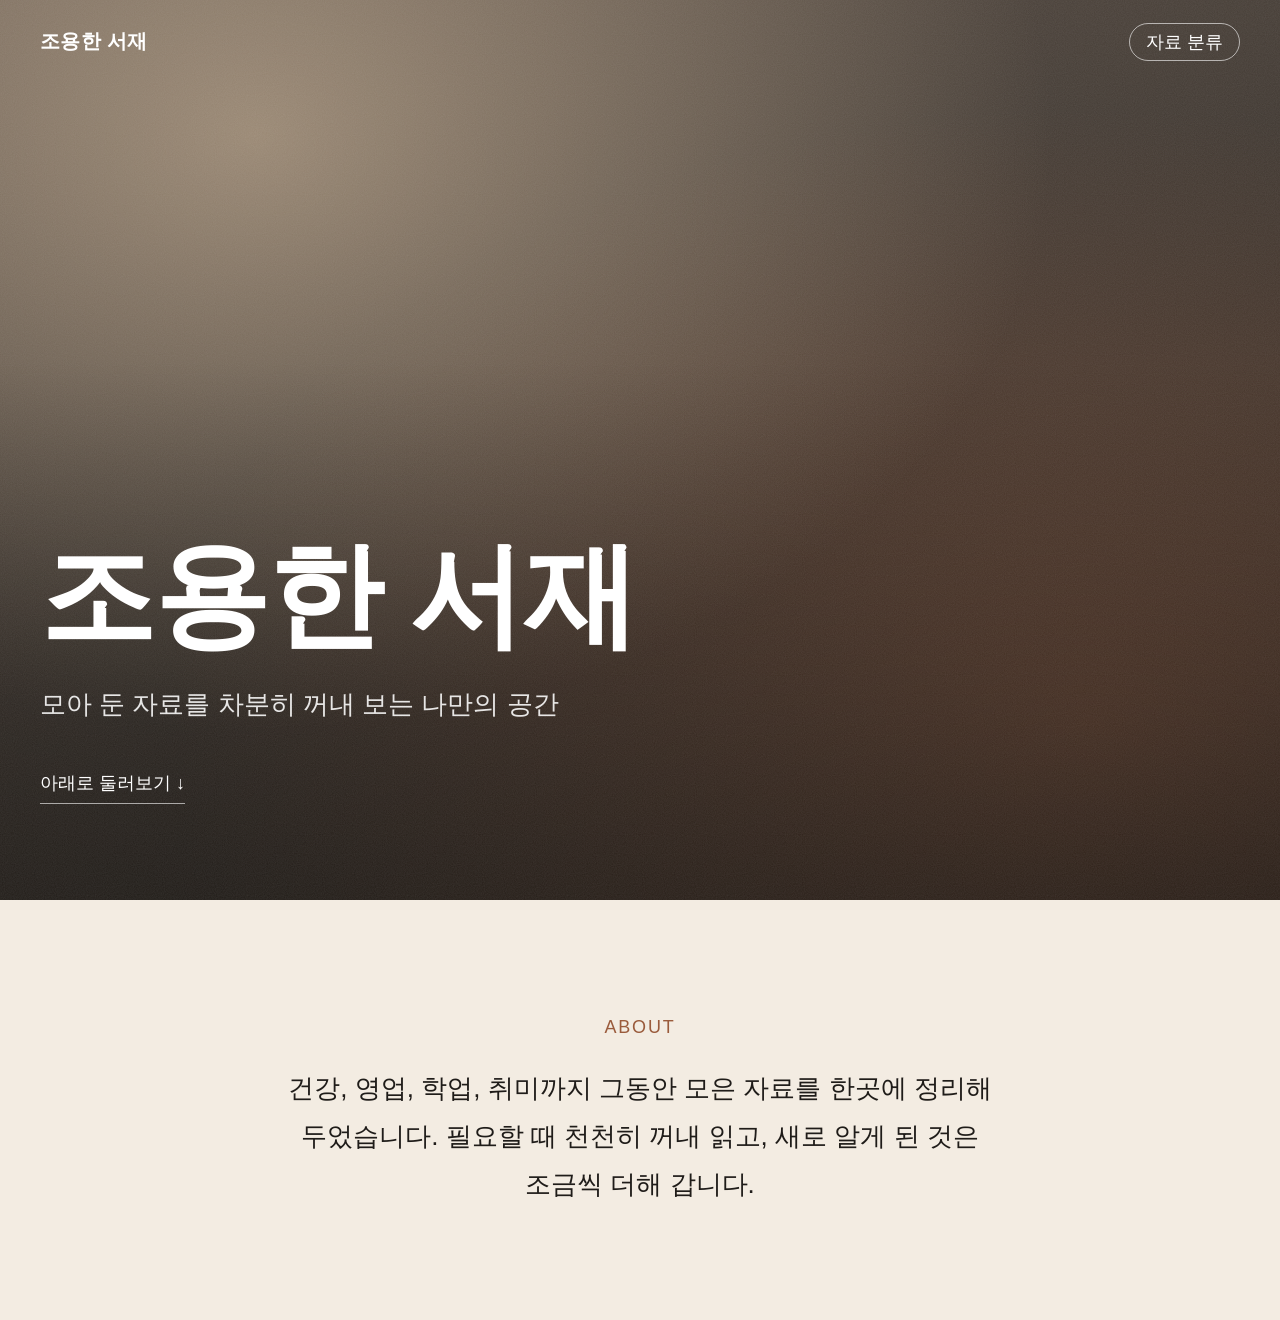
==== index.html @ 64ded46e "첫 화면과 소개 문단 추가 Co-Authored-By: Claude Opus 5.5 <noreply@anthropic.com> Claude-Session: https://claud" ====
<!DOCTYPE html>
<html lang="ko">
<head>
  <meta charset="UTF-8">
  <meta name="viewport" content="width=device-width, initial-scale=1">
  <title>조용한 서재</title>
  <style>
    /* =========================================================
       색·글꼴·배경 이미지 설정 (여기만 바꾸면 전체에 적용)
       ---------------------------------------------------------
       사진으로 바꾸려면 --hero-image 를 아래처럼 바꾸세요.
       --hero-image: url("images/hero.jpg");
       ========================================================= */
    :root {
      --hero-image: none;

      --ink: #1f1c19;          /* 검정 (글자) */
      --taupe: #6b6158;        /* 회갈색 (보조 글자) */
      --beige: #f3ece2;        /* 밝은 베이지 (바탕) */
      --paper: #fbf8f3;        /* 카드 바탕 */
      --line: #ddd2c3;         /* 테두리 */
      --accent: #9a5b3c;       /* 포인트 색 (하나만) */

      --font: "Pretendard", "Apple SD Gothic Neo", "Malgun Gothic", "맑은 고딕",
              "Noto Sans KR", "Nanum Gothic", sans-serif;
      --font-title: "Nanum Myeongjo", "AppleMyungjo", "Batang", "바탕", serif;
    }

    *, *::before, *::after { box-sizing: border-box; }

    html { scroll-behavior: smooth; }

    body {
      margin: 0;
      font-family: var(--font);
      font-size: 19px;
      line-height: 1.75;
      color: var(--ink);
      background: var(--beige);
      word-break: keep-all;
      overflow-wrap: break-word;
      -webkit-text-size-adjust: 100%;
    }

    a { color: inherit; }

    /* ---------- 상단 메뉴 ---------- */
    .topbar {
      position: absolute;
      top: 0; left: 0; right: 0;
      z-index: 10;
      display: flex;
      justify-content: space-between;
      align-items: center;
      gap: 16px;
      padding: 24px 40px;
      color: #fff;
    }
    .topbar .brand {
      font-family: var(--font-title);
      font-size: 20px;
      font-weight: 700;
      text-decoration: none;
      letter-spacing: 0.02em;
    }
    .topbar nav a {
      font-size: 18px;
      text-decoration: none;
      padding: 8px 16px;
      border: 1px solid rgba(255,255,255,0.6);
      border-radius: 999px;
    }
    .topbar nav a:hover,
    .topbar nav a:focus-visible { background: rgba(255,255,255,0.15); }

    /* ---------- 첫 화면 ---------- */
    .hero {
      position: relative;
      min-height: 100vh;
      min-height: 100svh;
      display: flex;
      align-items: flex-end;
      padding: 120px 40px 96px;
      color: #fff;
      overflow: hidden;
      /* 사진이 없을 때 쓰는 기본 배경: 따뜻한 그라데이션 */
      background:
        radial-gradient(ellipse at 20% 15%, rgba(214,190,160,0.55), transparent 55%),
        radial-gradient(ellipse at 85% 80%, rgba(154,91,60,0.45), transparent 60%),
        linear-gradient(160deg, #5c5148 0%, #3a332d 55%, #24201c 100%);
    }
    /* 사진 자리 (--hero-image 가 지정되면 사진이 보임) */
    .hero::before {
      content: "";
      position: absolute;
      inset: 0;
      background-image: var(--hero-image);
      background-size: cover;
      background-position: center;
    }
    /* 종이 질감 + 아래쪽 어둡게 (글자가 잘 보이도록) */
    .hero::after {
      content: "";
      position: absolute;
      inset: 0;
      background:
        url("data:image/svg+xml;utf8,<svg xmlns='http://www.w3.org/2000/svg' width='160' height='160'><filter id='n'><feTurbulence type='fractalNoise' baseFrequency='0.9' numOctaves='2' stitchTiles='stitch'/><feColorMatrix values='0 0 0 0 1  0 0 0 0 1  0 0 0 0 1  0 0 0 0.08 0'/></filter><rect width='100%' height='100%' filter='url(%23n)'/></svg>"),
        linear-gradient(to top, rgba(20,17,14,0.55), rgba(20,17,14,0) 60%);
    }
    .hero-inner {
      position: relative;
      z-index: 1;
      max-width: 1200px;
      width: 100%;
      margin: 0 auto;
    }
    .hero h1 {
      margin: 0 0 20px;
      font-family: var(--font-title);
      font-size: clamp(48px, 9vw, 120px);
      font-weight: 700;
      line-height: 1.15;
      letter-spacing: -0.01em;
    }
    .hero p {
      margin: 0;
      font-size: clamp(20px, 2.2vw, 26px);
      color: rgba(255,255,255,0.88);
    }
    .scroll-hint {
      display: inline-block;
      margin-top: 40px;
      font-size: 18px;
      text-decoration: none;
      border-bottom: 1px solid rgba(255,255,255,0.6);
      padding-bottom: 4px;
    }

    /* ---------- 공통 영역 ---------- */
    .section { padding: 112px 40px; }
    .wrap { max-width: 1200px; margin: 0 auto; }

    /* ---------- 소개 ---------- */
    .intro { text-align: center; }
    .intro .eyebrow {
      display: block;
      margin-bottom: 20px;
      font-size: 18px;
      color: var(--accent);
      letter-spacing: 0.1em;
    }
    .intro p {
      max-width: 760px;
      margin: 0 auto;
      font-size: clamp(21px, 2.1vw, 26px);
      line-height: 1.85;
      color: var(--ink);
    }

    /* ---------- 반응형 ---------- */
    @media (max-width: 640px) {
      body { font-size: 18px; }
      .topbar { padding: 18px 20px; }
      .topbar nav a { padding: 6px 14px; }
      .hero { padding: 104px 20px 72px; }
      .section { padding: 80px 20px; }
    }
  </style>
</head>
<body>

  <header class="topbar">
    <a class="brand" href="#top" data-site="title"></a>
    <nav aria-label="주 메뉴"><a href="#categories">자료 분류</a></nav>
  </header>

  <main id="top">
    <section class="hero" aria-label="첫 화면">
      <div class="hero-inner">
        <h1 data-site="title"></h1>
        <p data-site="tagline"></p>
        <a class="scroll-hint" href="#intro">아래로 둘러보기 ↓</a>
      </div>
    </section>

    <section class="section intro" id="intro">
      <div class="wrap">
        <span class="eyebrow">ABOUT</span>
        <p data-site="intro"></p>
      </div>
    </section>
  </main>

  <script>
    /* =========================================================
       문구 설정 (제목·설명·소개는 여기서만 바꾸면 됩니다)
       ========================================================= */
    const SITE = {
      title: "조용한 서재",
      tagline: "모아 둔 자료를 차분히 꺼내 보는 나만의 공간",
      intro: "건강, 영업, 학업, 취미까지 그동안 모은 자료를 한곳에 정리해 두었습니다. "
           + "필요할 때 천천히 꺼내 읽고, 새로 알게 된 것은 조금씩 더해 갑니다."
    };

    document.title = SITE.title;
    document.querySelectorAll("[data-site]").forEach(function (el) {
      el.textContent = SITE[el.dataset.site];
    });
  </script>
</body>
</html>
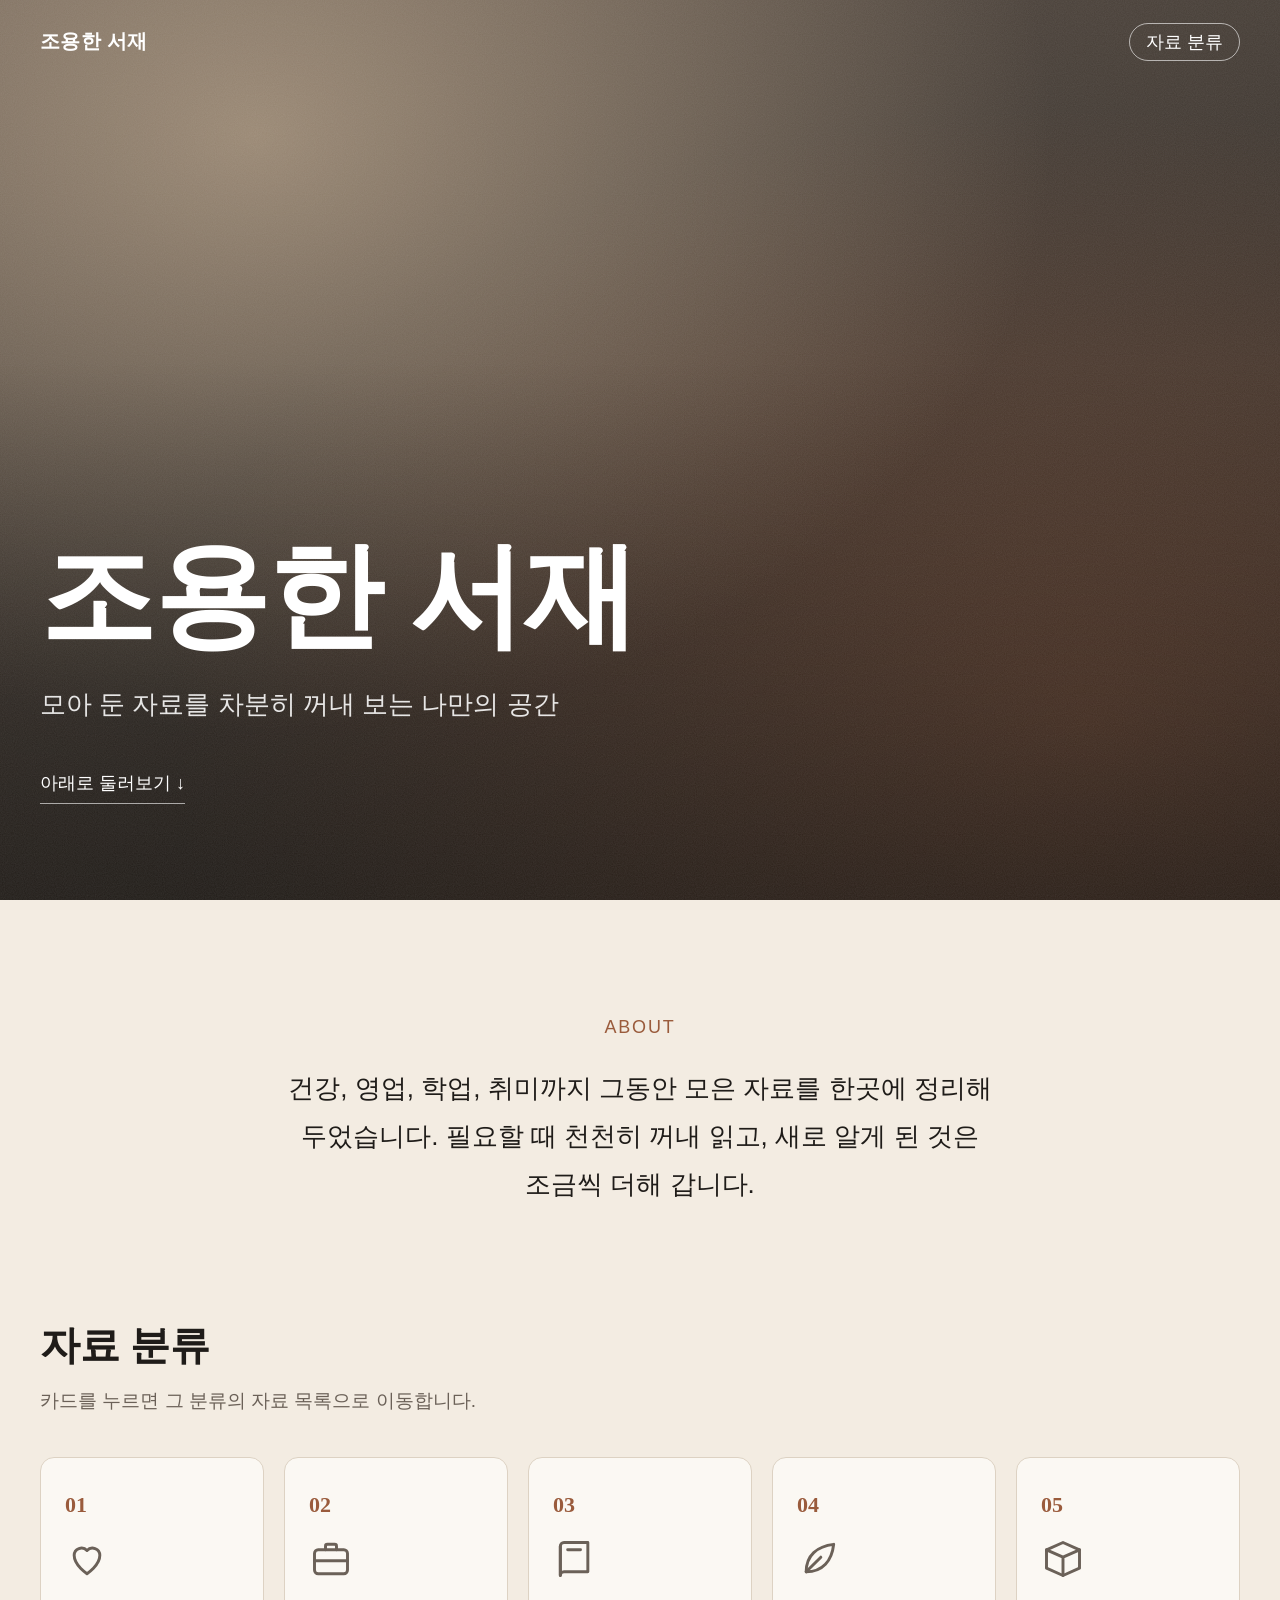
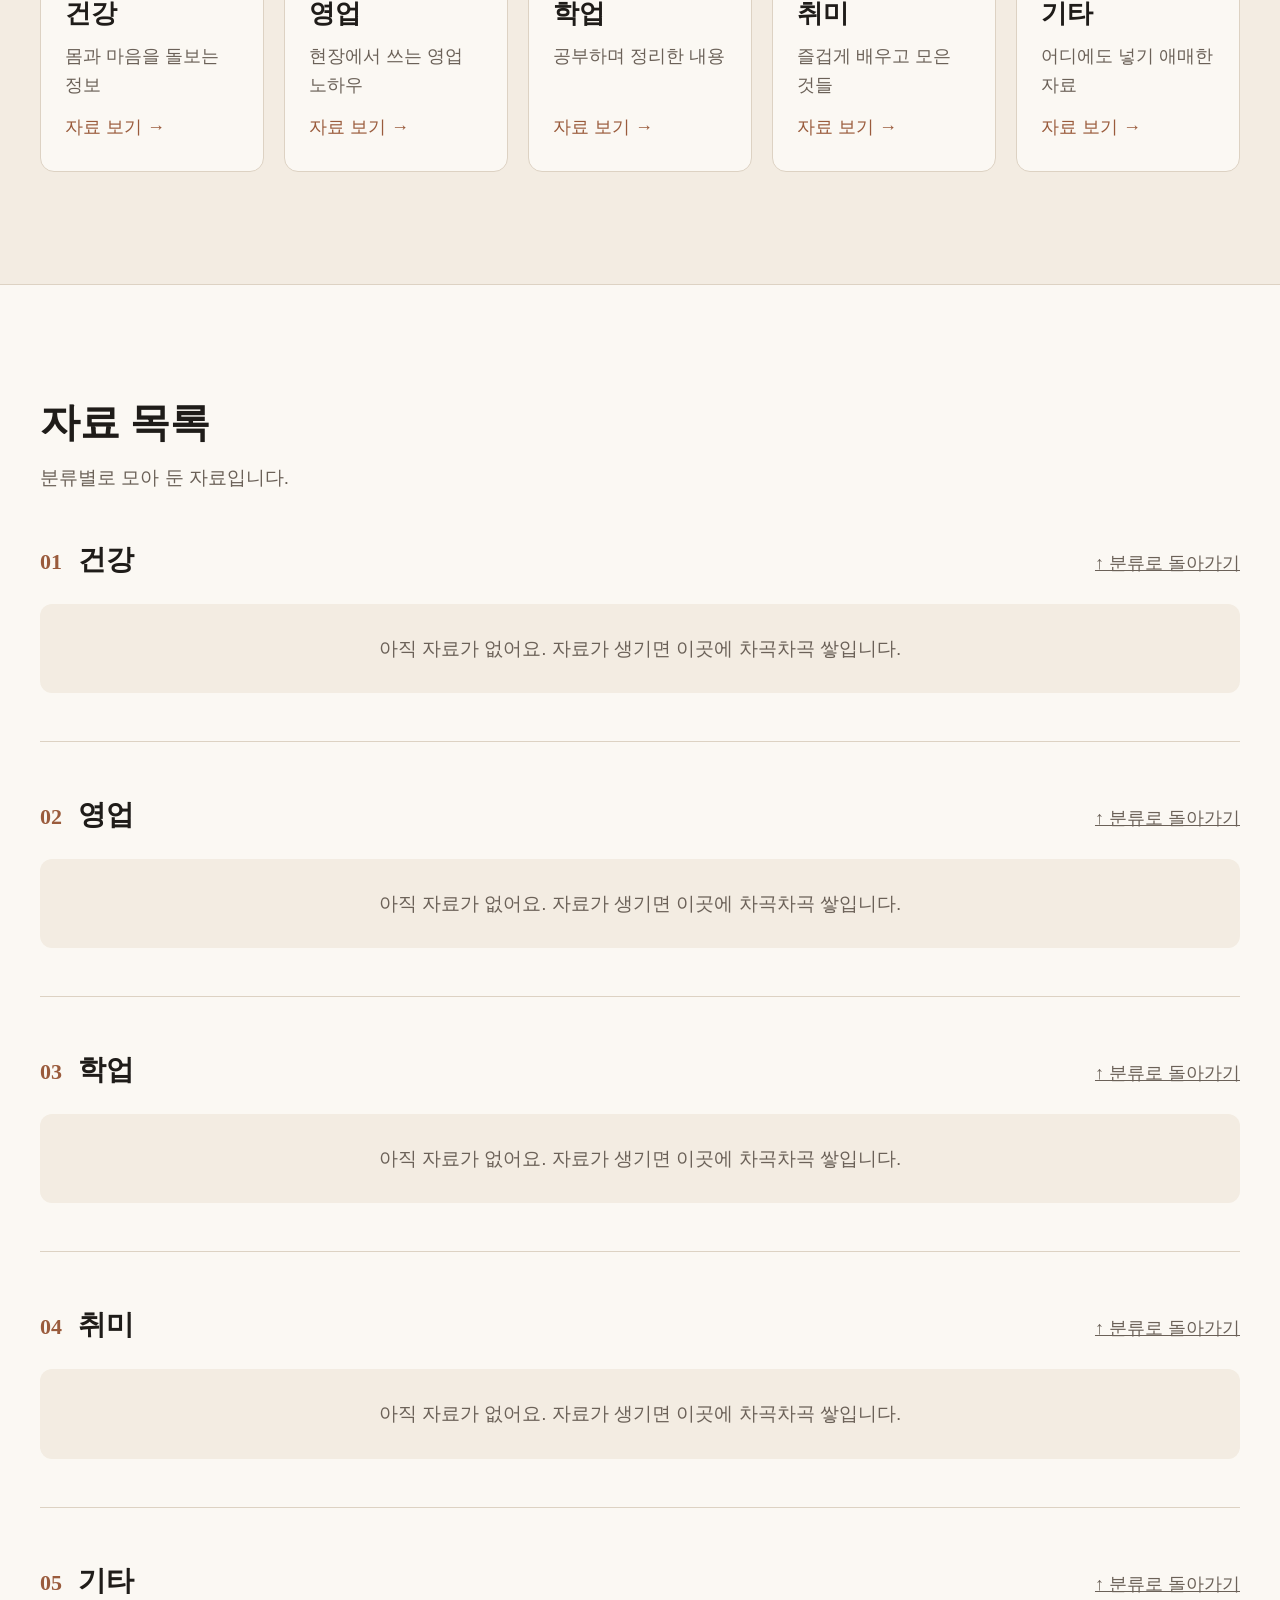
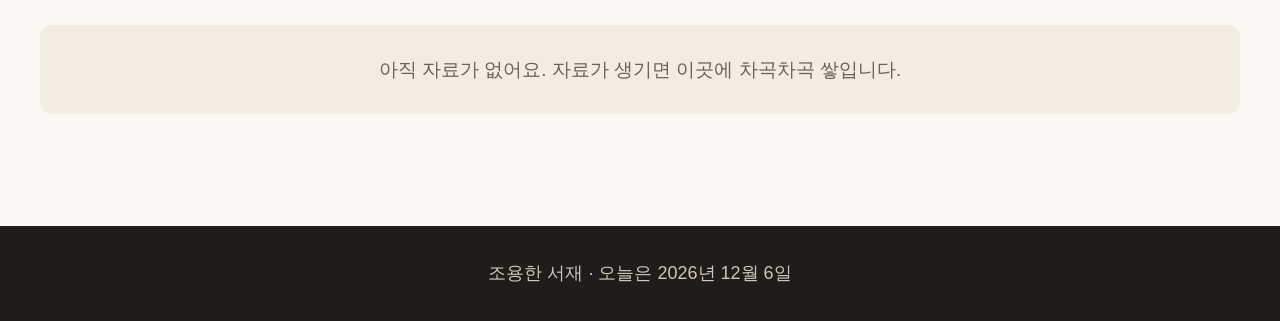
==== commit 0706808c: "카드 5개, 분류별 자료 목록, 푸터(오늘 날짜) 추가 Co-Authored-By: Claude Opus 5.5 <noreply@anthropic.com> Claude-Sessio" ====
--- a/index.html
+++ b/index.html
@@ -157,6 +157,108 @@
       color: var(--ink);
     }
 
+
+    /* ---------- 카드 5개 ---------- */
+    .categories { padding-top: 0; }
+    .section-title {
+      margin: 0 0 12px;
+      font-family: var(--font-title);
+      font-size: clamp(30px, 3.2vw, 40px);
+      font-weight: 700;
+      line-height: 1.3;
+    }
+    .section-desc { margin: 0 0 40px; color: var(--taupe); }
+    .cards {
+      display: grid;
+      grid-template-columns: repeat(auto-fit, minmax(210px, 1fr));
+      gap: 20px;
+      margin: 0;
+      padding: 0;
+      list-style: none;
+    }
+    .card {
+      display: flex;
+      flex-direction: column;
+      gap: 12px;
+      height: 100%;
+      min-height: 240px;
+      padding: 28px 24px;
+      background: var(--paper);
+      border: 1px solid var(--line);
+      border-radius: 14px;
+      text-decoration: none;
+      transition: transform .2s ease, border-color .2s ease, box-shadow .2s ease;
+    }
+    .card:hover,
+    .card:focus-visible {
+      transform: translateY(-4px);
+      border-color: var(--accent);
+      box-shadow: 0 12px 28px rgba(60,45,30,0.10);
+      outline: none;
+    }
+    .card .num {
+      font-family: var(--font-title);
+      font-size: 22px;
+      font-weight: 700;
+      color: var(--accent);
+    }
+    .card .icon {
+      width: 44px;
+      height: 44px;
+      color: var(--taupe);
+    }
+    .card h3 {
+      margin: 4px 0 0;
+      font-size: 26px;
+      font-weight: 700;
+      line-height: 1.3;
+    }
+    .card p { margin: 0; font-size: 18px; color: var(--taupe); line-height: 1.6; }
+    .card .go { margin-top: auto; font-size: 18px; color: var(--accent); }
+
+    /* ---------- 분류별 자료 목록 ---------- */
+    .library { background: var(--paper); border-top: 1px solid var(--line); }
+    .shelf {
+      padding: 48px 0;
+      border-bottom: 1px solid var(--line);
+      scroll-margin-top: 24px;
+    }
+    .shelf:first-of-type { padding-top: 0; }
+    .shelf:last-of-type { border-bottom: 0; padding-bottom: 0; }
+    .shelf-head {
+      display: flex;
+      align-items: baseline;
+      flex-wrap: wrap;
+      gap: 8px 16px;
+      margin-bottom: 20px;
+    }
+    .shelf-head h3 { margin: 0; font-size: 28px; font-weight: 700; }
+    .shelf-head .num { font-family: var(--font-title); color: var(--accent); font-size: 22px; font-weight: 700; }
+    .shelf-head .back { margin-left: auto; font-size: 18px; color: var(--taupe); }
+    .items { margin: 0; padding: 0; list-style: none; }
+    .items li { padding: 14px 0; border-top: 1px dashed var(--line); }
+    .items li:first-child { border-top: 0; }
+    .items .date { display: block; font-size: 18px; color: var(--taupe); }
+    .empty {
+      margin: 0;
+      padding: 28px 24px;
+      background: var(--beige);
+      border-radius: 12px;
+      color: var(--taupe);
+      text-align: center;
+    }
+    .shelf:target .shelf-head h3 { color: var(--accent); }
+
+    /* ---------- 푸터 ---------- */
+    .footer {
+      padding: 32px 40px;
+      background: var(--ink);
+      color: #cfc5b8;
+      font-size: 18px;
+      text-align: center;
+    }
+    .footer p { margin: 0; }
+
     /* ---------- 반응형 ---------- */
     @media (max-width: 640px) {
       body { font-size: 18px; }
@@ -164,6 +266,11 @@
       .topbar nav a { padding: 6px 14px; }
       .hero { padding: 104px 20px 72px; }
       .section { padding: 80px 20px; }
+      .categories { padding-top: 0; }
+      .cards { grid-template-columns: 1fr; gap: 14px; }
+      .card { min-height: 0; padding: 24px 20px; }
+      .shelf-head .back { margin-left: 0; width: 100%; }
+      .footer { padding: 28px 20px; }
     }
   </style>
 </head>
@@ -189,7 +296,26 @@
         <p data-site="intro"></p>
       </div>
     </section>
+    <section class="section categories" id="categories" aria-labelledby="cat-title">
+      <div class="wrap">
+        <h2 class="section-title" id="cat-title">자료 분류</h2>
+        <p class="section-desc">카드를 누르면 그 분류의 자료 목록으로 이동합니다.</p>
+        <ul class="cards" id="cards"></ul>
+      </div>
+    </section>
+
+    <section class="section library" id="library" aria-labelledby="lib-title">
+      <div class="wrap">
+        <h2 class="section-title" id="lib-title">자료 목록</h2>
+        <p class="section-desc">분류별로 모아 둔 자료입니다.</p>
+        <div id="shelves"></div>
+      </div>
+    </section>
   </main>
+
+  <footer class="footer">
+    <p><span data-site="title"></span> · 오늘은 <time id="today"></time></p>
+  </footer>
 
   <script>
     /* =========================================================
@@ -202,10 +328,69 @@
            + "필요할 때 천천히 꺼내 읽고, 새로 알게 된 것은 조금씩 더해 갑니다."
     };
 
+    /* =========================================================
+       분류와 자료 (자료를 넣을 때는 items 에 한 줄씩 추가)
+       예) items: [ { title: "혈압 관리 요령", date: "2026-10-30", link: "https://..." } ]
+       link 는 없어도 됩니다.
+       ========================================================= */
+    const CATEGORIES = [
+      { id: "health",  name: "건강", desc: "몸과 마음을 돌보는 정보",       icon: "heart",  items: [] },
+      { id: "sales",   name: "영업", desc: "현장에서 쓰는 영업 노하우",     icon: "brief",  items: [] },
+      { id: "study",   name: "학업", desc: "공부하며 정리한 내용",           icon: "book",   items: [] },
+      { id: "hobby",   name: "취미", desc: "즐겁게 배우고 모은 것들",        icon: "leaf",   items: [] },
+      { id: "etc",     name: "기타", desc: "어디에도 넣기 애매한 자료",      icon: "box",    items: [] }
+    ];
+
     document.title = SITE.title;
     document.querySelectorAll("[data-site]").forEach(function (el) {
       el.textContent = SITE[el.dataset.site];
     });
+
+    const ICONS = {
+      heart: '<path d="M12 20s-7-4.5-7-10a4 4 0 0 1 7-2.6A4 4 0 0 1 19 10c0 5.5-7 10-7 10z"/>',
+      brief: '<rect x="3" y="7" width="18" height="13" rx="2"/><path d="M9 7V5a1 1 0 0 1 1-1h4a1 1 0 0 1 1 1v2M3 13h18"/>',
+      book:  '<path d="M4 5a2 2 0 0 1 2-2h13v16H6a2 2 0 0 0-2 2z"/><path d="M4 21V5M8 7h7"/>',
+      leaf:  '<path d="M5 19C5 10 11 5 20 4c-1 9-6 15-15 15z"/><path d="M5 19l8-8"/>',
+      box:   '<path d="M3 7l9-4 9 4v10l-9 4-9-4z"/><path d="M3 7l9 4 9-4M12 11v10"/>'
+    };
+
+    function esc(text) {
+      const d = document.createElement("div");
+      d.textContent = text == null ? "" : String(text);
+      return d.innerHTML;
+    }
+    function pad(n) { return String(n).padStart(2, "0"); }
+
+    document.getElementById("cards").innerHTML = CATEGORIES.map(function (c, i) {
+      return '<li><a class="card" href="#list-' + c.id + '">'
+        + '<span class="num">' + pad(i + 1) + '</span>'
+        + '<svg class="icon" viewBox="0 0 24 24" fill="none" stroke="currentColor" stroke-width="1.6" stroke-linecap="round" stroke-linejoin="round" aria-hidden="true">' + ICONS[c.icon] + '</svg>'
+        + '<h3>' + esc(c.name) + '</h3>'
+        + '<p>' + esc(c.desc) + '</p>'
+        + '<span class="go">자료 보기 →</span>'
+        + '</a></li>';
+    }).join("");
+
+    document.getElementById("shelves").innerHTML = CATEGORIES.map(function (c, i) {
+      const list = c.items.length
+        ? '<ul class="items">' + c.items.map(function (it) {
+            const title = it.link
+              ? '<a href="' + esc(it.link) + '" target="_blank" rel="noopener">' + esc(it.title) + '</a>'
+              : esc(it.title);
+            return '<li>' + title + (it.date ? '<span class="date">' + esc(it.date) + '</span>' : '') + '</li>';
+          }).join("") + '</ul>'
+        : '<p class="empty">아직 자료가 없어요. 자료가 생기면 이곳에 차곡차곡 쌓입니다.</p>';
+      return '<article class="shelf" id="list-' + c.id + '">'
+        + '<div class="shelf-head"><span class="num">' + pad(i + 1) + '</span>'
+        + '<h3>' + esc(c.name) + '</h3>'
+        + '<a class="back" href="#categories">↑ 분류로 돌아가기</a></div>'
+        + list + '</article>';
+    }).join("");
+
+    const now = new Date();
+    const todayEl = document.getElementById("today");
+    todayEl.dateTime = now.getFullYear() + "-" + pad(now.getMonth() + 1) + "-" + pad(now.getDate());
+    todayEl.textContent = now.getFullYear() + "년 " + (now.getMonth() + 1) + "월 " + now.getDate() + "일";
   </script>
 </body>
 </html>
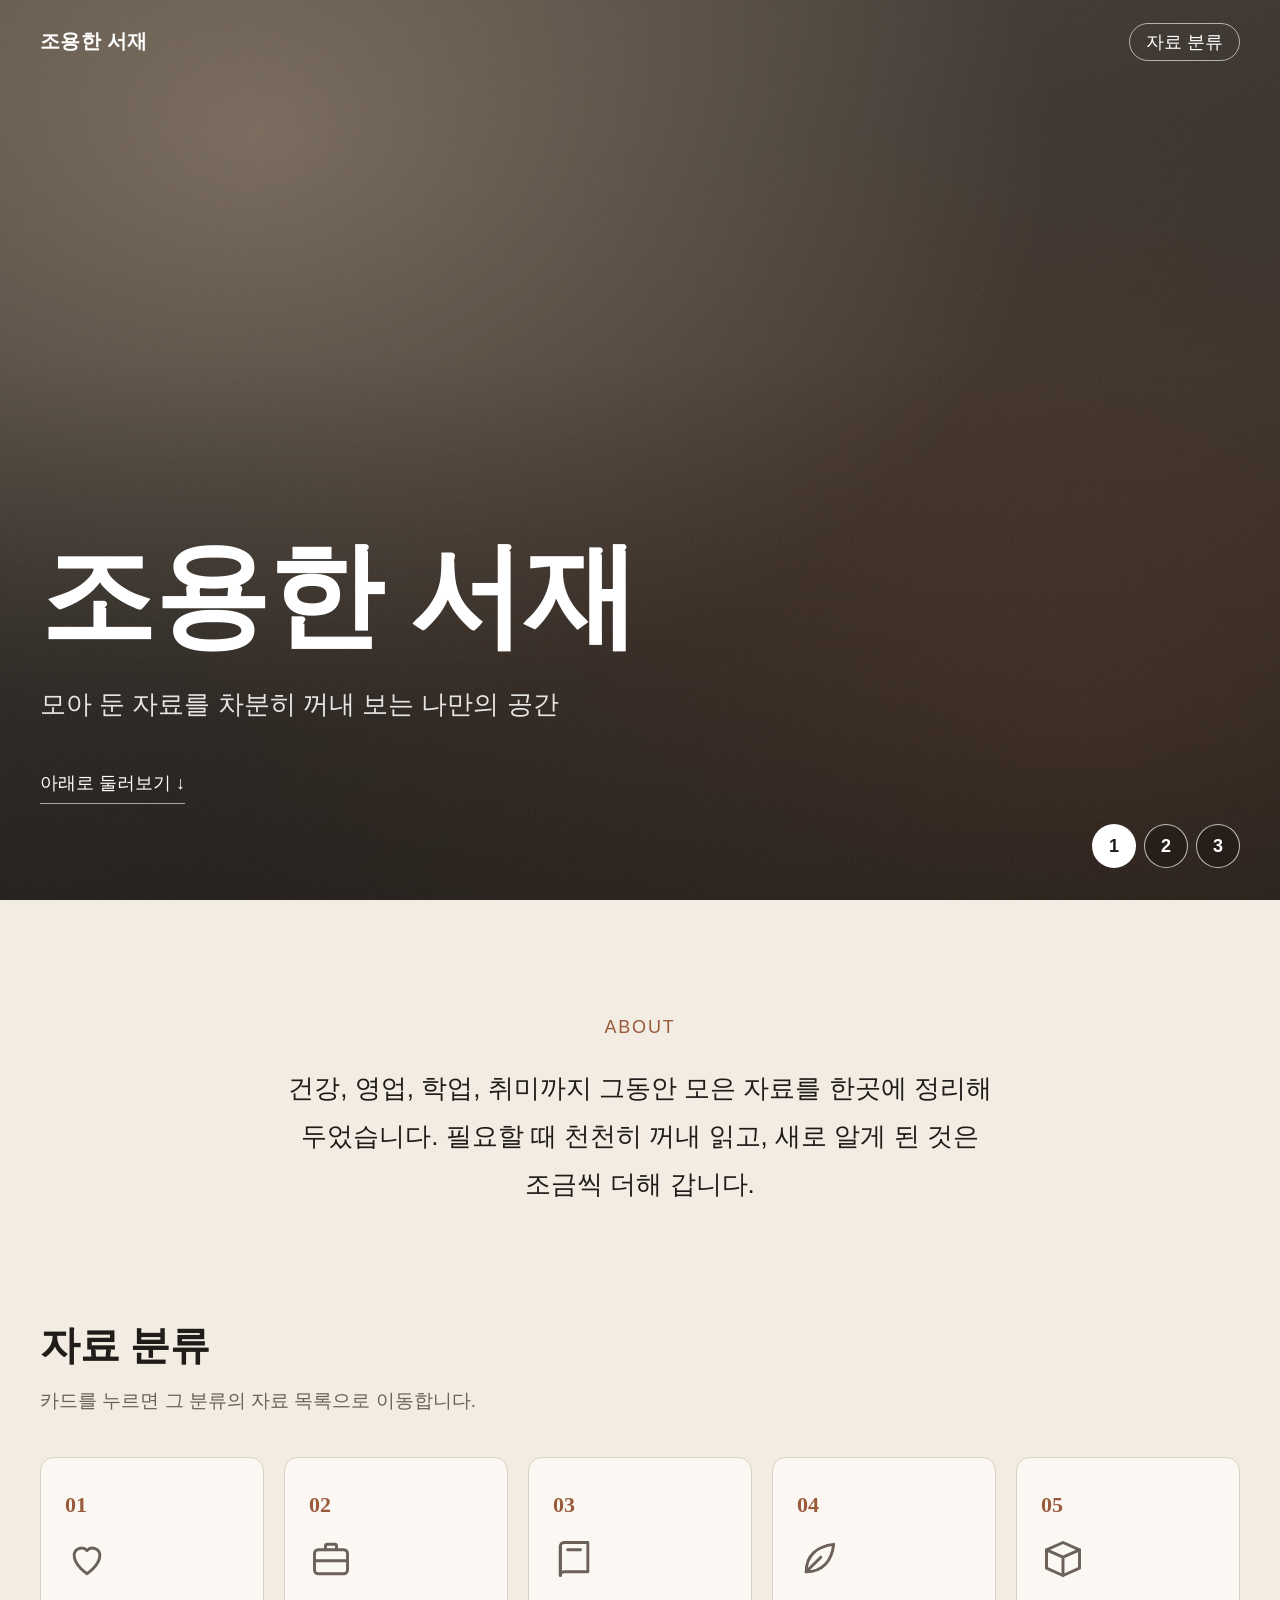
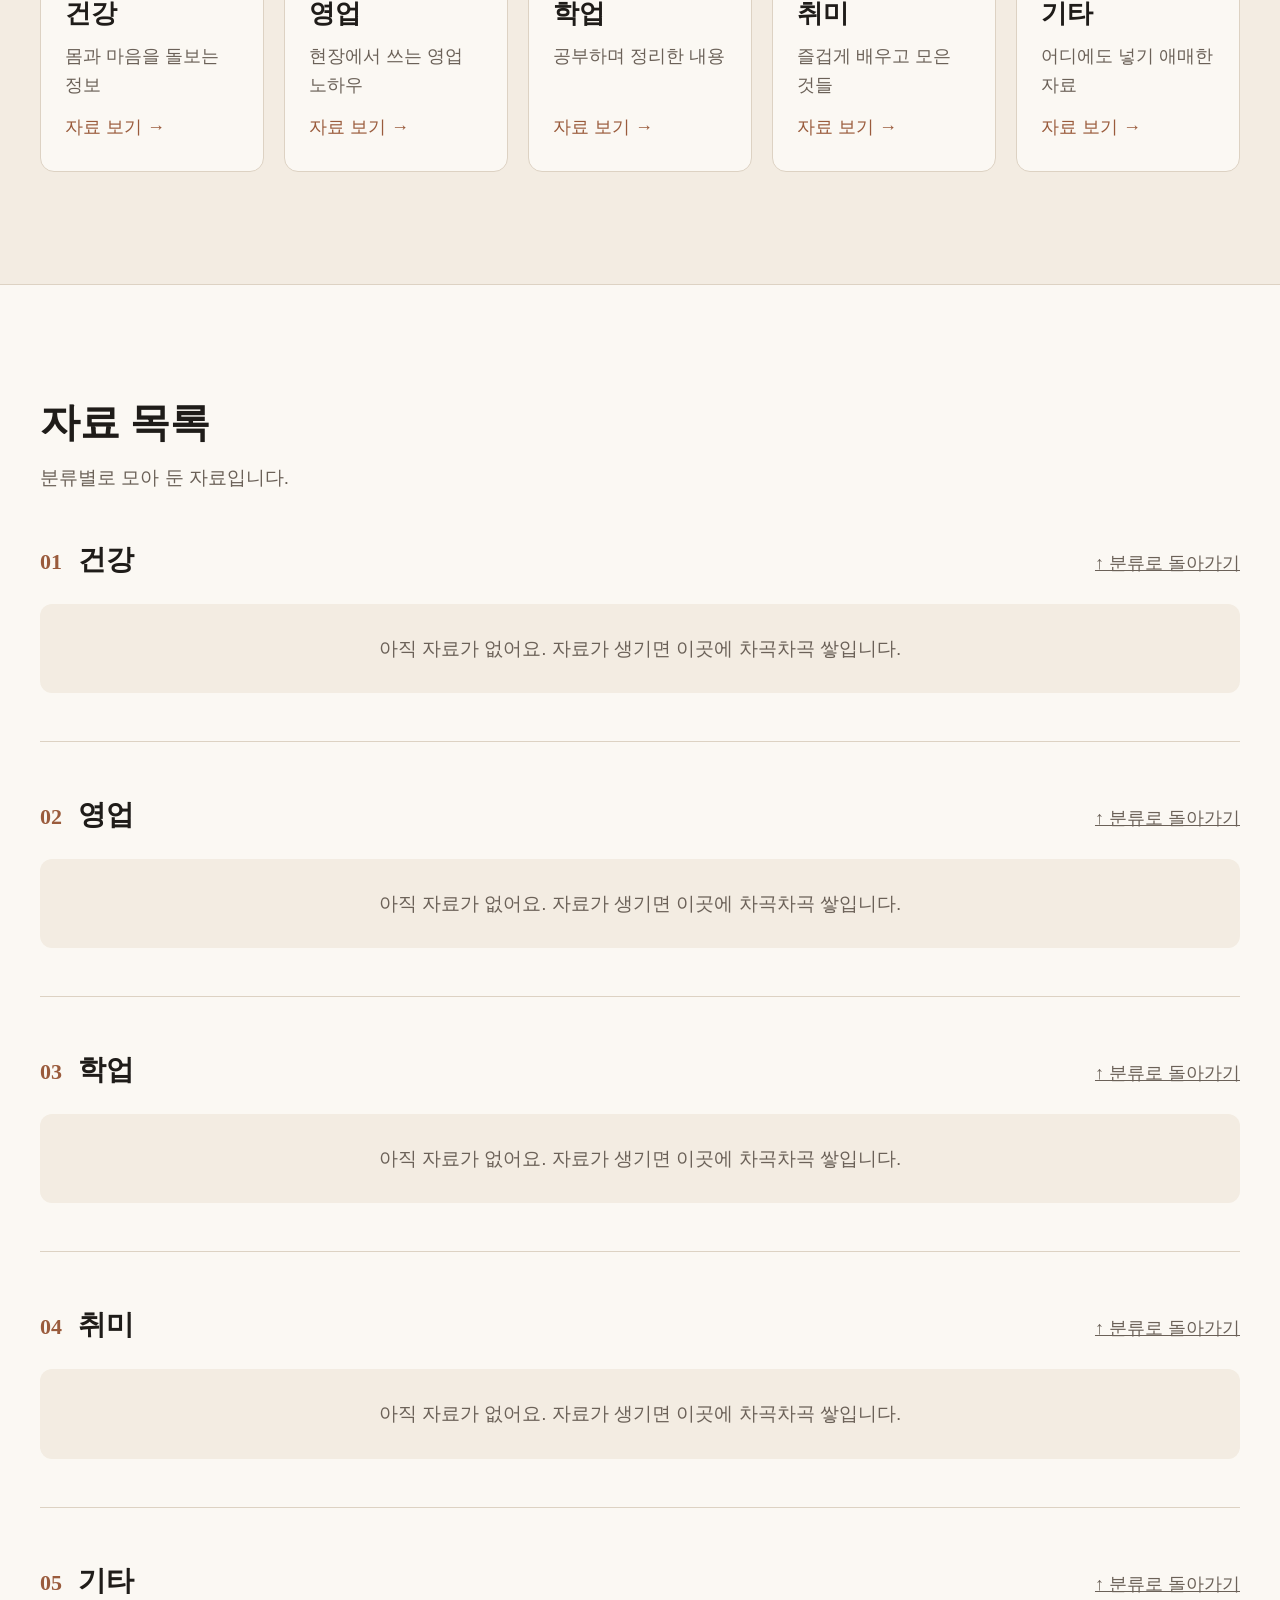
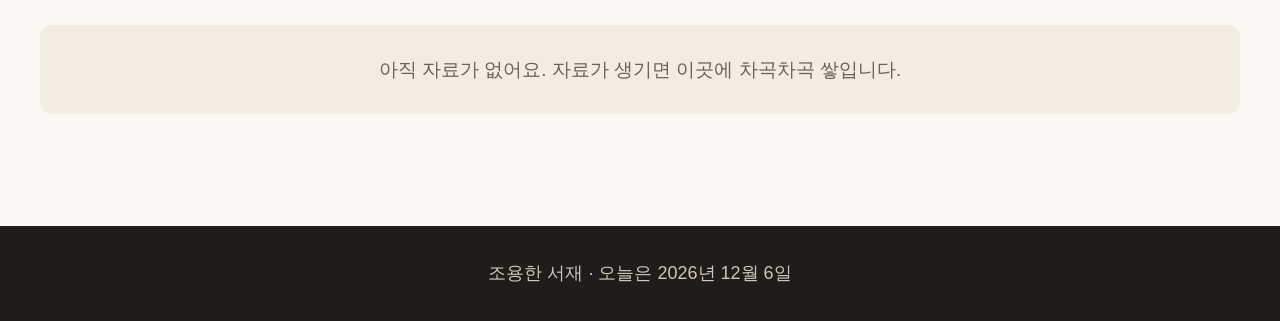
==== commit ac05474c: "첫 화면 배경을 사진으로 변경, 사진 비교용 1·2·3 버튼 추가 Co-Authored-By: Claude Opus 5.5 <noreply@anthropic.com> Claude-" ====
--- a/index.html
+++ b/index.html
@@ -6,14 +6,11 @@
   <title>조용한 서재</title>
   <style>
     /* =========================================================
-       색·글꼴·배경 이미지 설정 (여기만 바꾸면 전체에 적용)
+       색·글꼴 설정 (여기만 바꾸면 전체에 적용)
        ---------------------------------------------------------
-       사진으로 바꾸려면 --hero-image 를 아래처럼 바꾸세요.
-       --hero-image: url("images/hero.jpg");
+       첫 화면 배경 사진 주소는 아래 <script> 의 HERO_PHOTOS 에 있습니다.
        ========================================================= */
     :root {
-      --hero-image: none;
-
       --ink: #1f1c19;          /* 검정 (글자) */
       --taupe: #6b6158;        /* 회갈색 (보조 글자) */
       --beige: #f3ece2;        /* 밝은 베이지 (바탕) */
@@ -89,23 +86,25 @@
         radial-gradient(ellipse at 85% 80%, rgba(154,91,60,0.45), transparent 60%),
         linear-gradient(160deg, #5c5148 0%, #3a332d 55%, #24201c 100%);
     }
-    /* 사진 자리 (--hero-image 가 지정되면 사진이 보임) */
-    .hero::before {
-      content: "";
+    /* 배경 사진 (HERO_PHOTOS 에서 만들어짐, 바뀔 때 부드럽게 겹쳐 전환) */
+    .hero-photo {
       position: absolute;
       inset: 0;
-      background-image: var(--hero-image);
       background-size: cover;
       background-position: center;
-    }
-    /* 종이 질감 + 아래쪽 어둡게 (글자가 잘 보이도록) */
+      opacity: 0;
+      transition: opacity 0.9s ease;
+    }
+    .hero-photo.is-on { opacity: 1; }
+    /* 종이 질감 + 사진 위 옅은 어두운 막 + 아래쪽 어둡게 (글자가 잘 보이도록) */
     .hero::after {
       content: "";
       position: absolute;
       inset: 0;
       background:
         url("data:image/svg+xml;utf8,<svg xmlns='http://www.w3.org/2000/svg' width='160' height='160'><filter id='n'><feTurbulence type='fractalNoise' baseFrequency='0.9' numOctaves='2' stitchTiles='stitch'/><feColorMatrix values='0 0 0 0 1  0 0 0 0 1  0 0 0 0 1  0 0 0 0.08 0'/></filter><rect width='100%' height='100%' filter='url(%23n)'/></svg>"),
-        linear-gradient(to top, rgba(20,17,14,0.55), rgba(20,17,14,0) 60%);
+        linear-gradient(to top, rgba(20,17,14,0.55), rgba(20,17,14,0) 60%),
+        linear-gradient(rgba(20,17,14,0.28), rgba(20,17,14,0.28));
     }
     .hero-inner {
       position: relative;
@@ -282,7 +281,7 @@
   </header>
 
   <main id="top">
-    <section class="hero" aria-label="첫 화면">
+    <section class="hero" id="hero" aria-label="첫 화면">
       <div class="hero-inner">
         <h1 data-site="title"></h1>
         <p data-site="tagline"></p>
@@ -329,6 +328,16 @@
     };
 
     /* =========================================================
+       첫 화면 배경 사진 (주소는 여기서만 바꾸면 됩니다)
+       맨 위 사진이 기본으로 보입니다. 하나로 정하면 그 주소만 남기세요.
+       ========================================================= */
+    const HERO_PHOTOS = [
+      "https://images.unsplash.com/photo-1593642632559-0c6d3fc62b89?w=2000&q=80&auto=format&fit=crop",
+      "https://images.unsplash.com/photo-1511362328651-90cc517fbe31?w=2000&q=80&auto=format&fit=crop",
+      "https://images.unsplash.com/photo-1767786330387-5cef0327b6c1?w=2000&q=80&auto=format&fit=crop"
+    ];
+
+    /* =========================================================
        분류와 자료 (자료를 넣을 때는 items 에 한 줄씩 추가)
        예) items: [ { title: "혈압 관리 요령", date: "2026-10-30", link: "https://..." } ]
        link 는 없어도 됩니다.
@@ -340,6 +349,56 @@
       { id: "hobby",   name: "취미", desc: "즐겁게 배우고 모은 것들",        icon: "leaf",   items: [] },
       { id: "etc",     name: "기타", desc: "어디에도 넣기 애매한 자료",      icon: "box",    items: [] }
     ];
+
+    const heroEl = document.getElementById("hero");
+    const heroLayers = HERO_PHOTOS.map(function (url) {
+      const layer = document.createElement("div");
+      layer.className = "hero-photo";
+      layer.dataset.src = url;
+      heroEl.insertBefore(layer, heroEl.querySelector(".hero-inner"));
+      return layer;
+    });
+    function showHeroPhoto(index) {
+      heroLayers.forEach(function (layer, i) {
+        if (i === index && !layer.style.backgroundImage) {
+          layer.style.backgroundImage = 'url("' + layer.dataset.src + '")';
+        }
+        layer.classList.toggle("is-on", i === index);
+      });
+    }
+    showHeroPhoto(0);
+
+    /* ===== [사진 비교용 버튼 1·2·3] 비교가 끝나면 여기부터 ===== */
+    (function () {
+      const style = document.createElement("style");
+      style.textContent =
+        ".photo-picker{position:absolute;right:40px;bottom:32px;z-index:2;display:flex;gap:8px}" +
+        ".photo-picker button{width:44px;height:44px;border-radius:50%;border:1px solid rgba(255,255,255,.7);" +
+        "background:rgba(20,17,14,.35);color:#fff;font:600 18px/1 var(--font);cursor:pointer}" +
+        ".photo-picker button[aria-pressed=true]{background:#fff;color:var(--ink)}" +
+        "@media (max-width:640px){.photo-picker{right:20px;bottom:20px}}";
+      document.head.appendChild(style);
+
+      const picker = document.createElement("div");
+      picker.className = "photo-picker";
+      picker.setAttribute("aria-label", "배경 사진 고르기");
+      HERO_PHOTOS.forEach(function (url, i) {
+        const btn = document.createElement("button");
+        btn.type = "button";
+        btn.textContent = i + 1;
+        btn.setAttribute("aria-label", (i + 1) + "번 사진");
+        btn.setAttribute("aria-pressed", i === 0);
+        btn.addEventListener("click", function () {
+          showHeroPhoto(i);
+          picker.querySelectorAll("button").forEach(function (b, j) {
+            b.setAttribute("aria-pressed", j === i);
+          });
+        });
+        picker.appendChild(btn);
+      });
+      heroEl.appendChild(picker);
+    })();
+    /* ===== [사진 비교용 버튼 1·2·3] 여기까지 지우면 됩니다 ===== */
 
     document.title = SITE.title;
     document.querySelectorAll("[data-site]").forEach(function (el) {
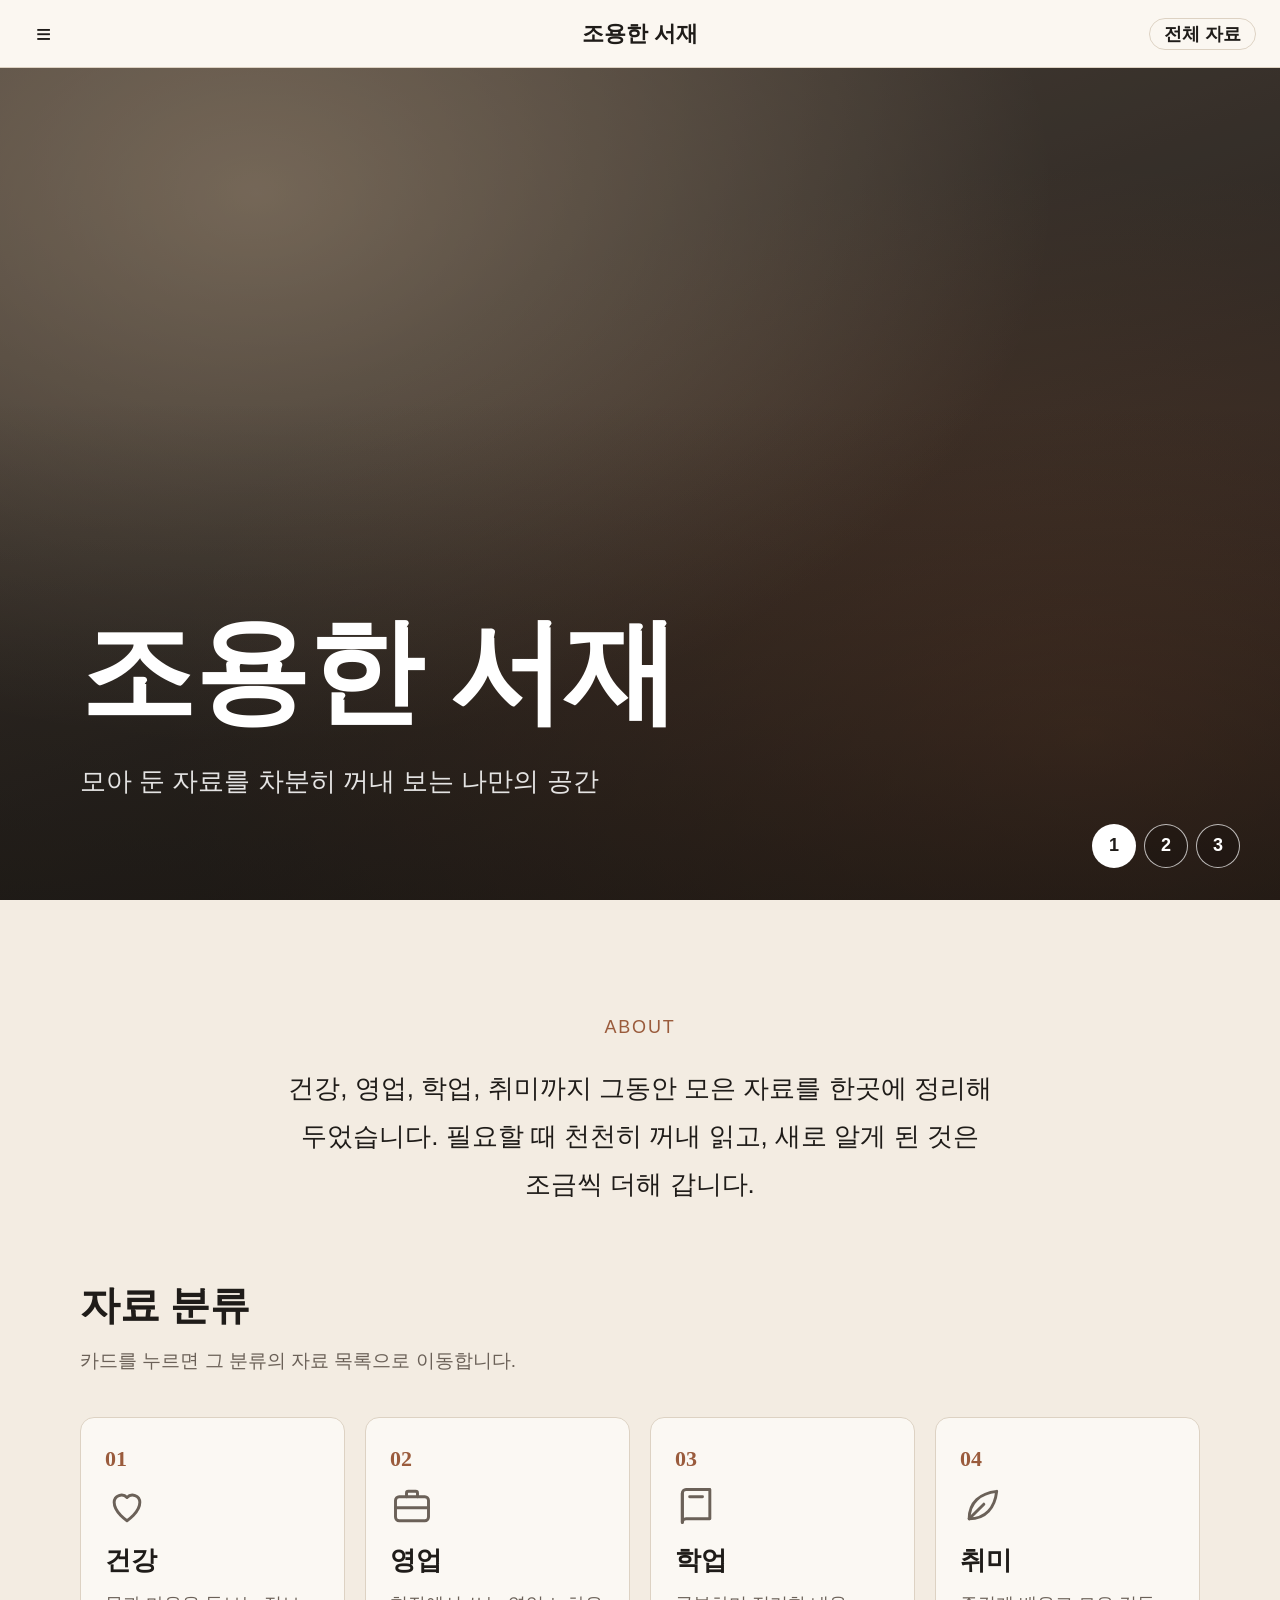
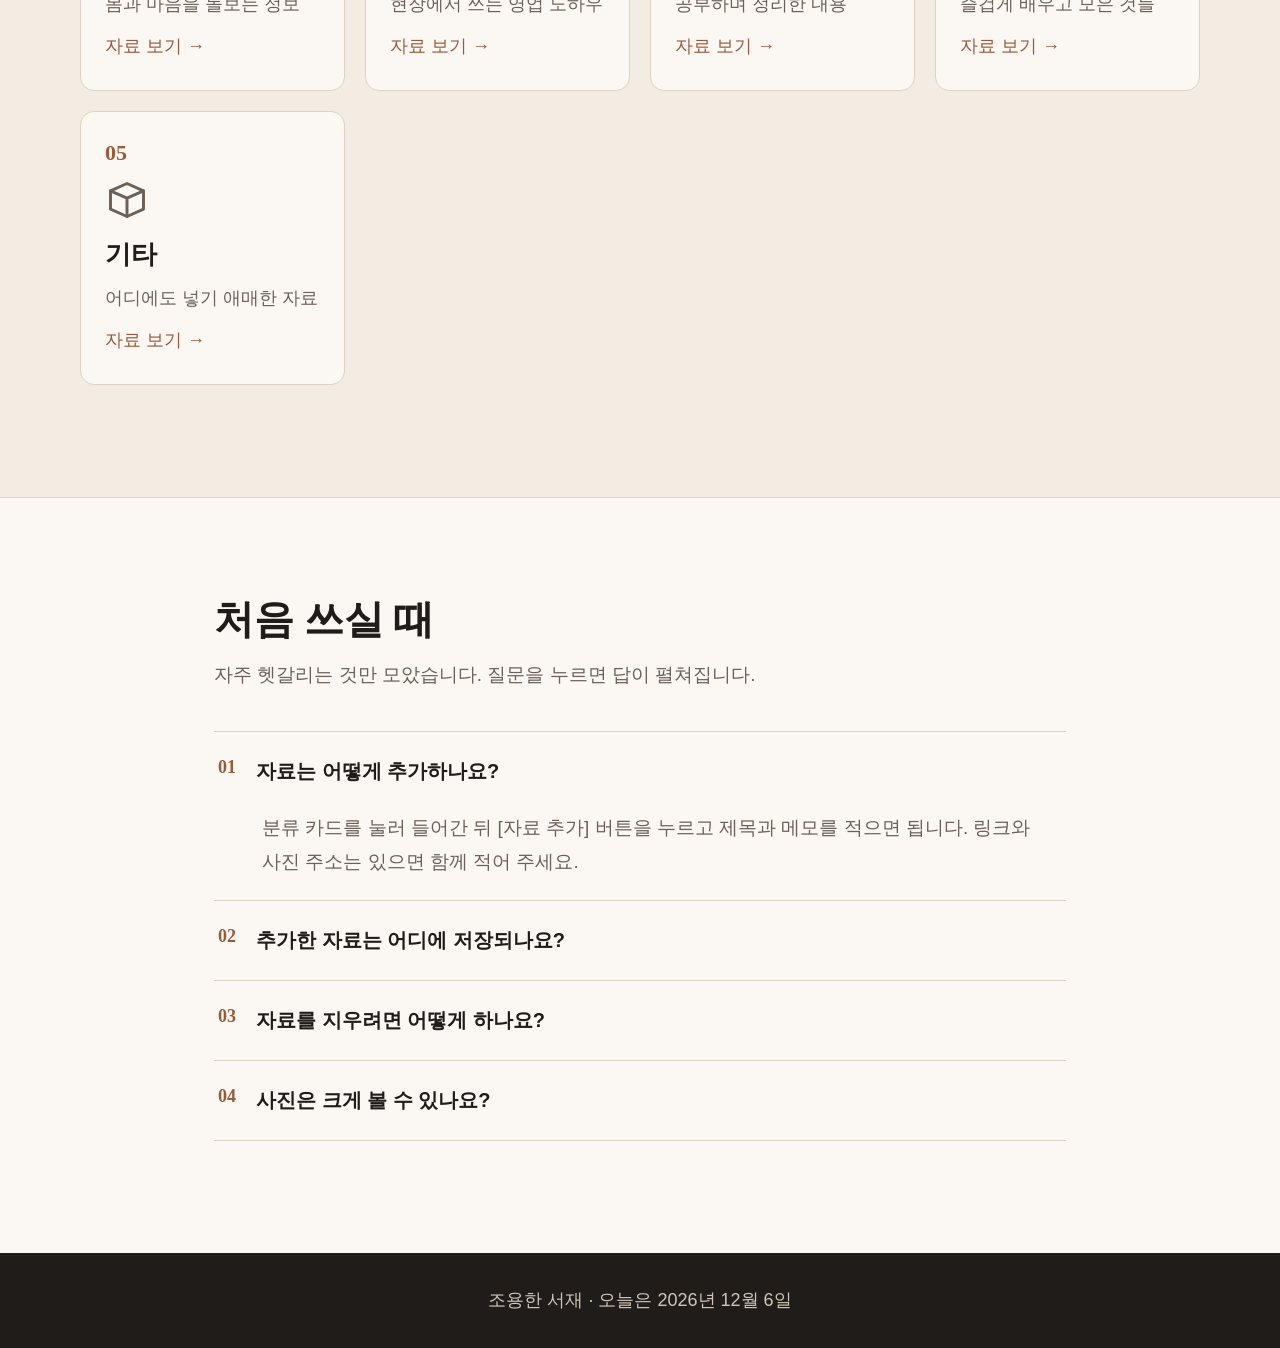
==== commit 37bda28e: "첨부 코드 구조로 변경: 해시 라우터, 서랍 메뉴, 분류별 자료 게시판, 안내 아코디언, 사진 크게 보기 Co-Authored-By: Claude Opus 5.5 <noreply@" ====
--- a/index.html
+++ b/index.html
@@ -1,455 +1,212 @@
-<!DOCTYPE html>
+<!doctype html>
 <html lang="ko">
 <head>
-  <meta charset="UTF-8">
-  <meta name="viewport" content="width=device-width, initial-scale=1">
-  <title>조용한 서재</title>
-  <style>
-    /* =========================================================
-       색·글꼴 설정 (여기만 바꾸면 전체에 적용)
-       ---------------------------------------------------------
-       첫 화면 배경 사진 주소는 아래 <script> 의 HERO_PHOTOS 에 있습니다.
-       ========================================================= */
-    :root {
-      --ink: #1f1c19;          /* 검정 (글자) */
-      --taupe: #6b6158;        /* 회갈색 (보조 글자) */
-      --beige: #f3ece2;        /* 밝은 베이지 (바탕) */
-      --paper: #fbf8f3;        /* 카드 바탕 */
-      --line: #ddd2c3;         /* 테두리 */
-      --accent: #9a5b3c;       /* 포인트 색 (하나만) */
-
-      --font: "Pretendard", "Apple SD Gothic Neo", "Malgun Gothic", "맑은 고딕",
-              "Noto Sans KR", "Nanum Gothic", sans-serif;
-      --font-title: "Nanum Myeongjo", "AppleMyungjo", "Batang", "바탕", serif;
-    }
-
-    *, *::before, *::after { box-sizing: border-box; }
-
-    html { scroll-behavior: smooth; }
-
-    body {
-      margin: 0;
-      font-family: var(--font);
-      font-size: 19px;
-      line-height: 1.75;
-      color: var(--ink);
-      background: var(--beige);
-      word-break: keep-all;
-      overflow-wrap: break-word;
-      -webkit-text-size-adjust: 100%;
-    }
-
-    a { color: inherit; }
-
-    /* ---------- 상단 메뉴 ---------- */
-    .topbar {
-      position: absolute;
-      top: 0; left: 0; right: 0;
-      z-index: 10;
-      display: flex;
-      justify-content: space-between;
-      align-items: center;
-      gap: 16px;
-      padding: 24px 40px;
-      color: #fff;
-    }
-    .topbar .brand {
-      font-family: var(--font-title);
-      font-size: 20px;
-      font-weight: 700;
-      text-decoration: none;
-      letter-spacing: 0.02em;
-    }
-    .topbar nav a {
-      font-size: 18px;
-      text-decoration: none;
-      padding: 8px 16px;
-      border: 1px solid rgba(255,255,255,0.6);
-      border-radius: 999px;
-    }
-    .topbar nav a:hover,
-    .topbar nav a:focus-visible { background: rgba(255,255,255,0.15); }
-
-    /* ---------- 첫 화면 ---------- */
-    .hero {
-      position: relative;
-      min-height: 100vh;
-      min-height: 100svh;
-      display: flex;
-      align-items: flex-end;
-      padding: 120px 40px 96px;
-      color: #fff;
-      overflow: hidden;
-      /* 사진이 없을 때 쓰는 기본 배경: 따뜻한 그라데이션 */
-      background:
-        radial-gradient(ellipse at 20% 15%, rgba(214,190,160,0.55), transparent 55%),
-        radial-gradient(ellipse at 85% 80%, rgba(154,91,60,0.45), transparent 60%),
-        linear-gradient(160deg, #5c5148 0%, #3a332d 55%, #24201c 100%);
-    }
-    /* 배경 사진 (HERO_PHOTOS 에서 만들어짐, 바뀔 때 부드럽게 겹쳐 전환) */
-    .hero-photo {
-      position: absolute;
-      inset: 0;
-      background-size: cover;
-      background-position: center;
-      opacity: 0;
-      transition: opacity 0.9s ease;
-    }
-    .hero-photo.is-on { opacity: 1; }
-    /* 종이 질감 + 사진 위 옅은 어두운 막 + 아래쪽 어둡게 (글자가 잘 보이도록) */
-    .hero::after {
-      content: "";
-      position: absolute;
-      inset: 0;
-      background:
-        url("data:image/svg+xml;utf8,<svg xmlns='http://www.w3.org/2000/svg' width='160' height='160'><filter id='n'><feTurbulence type='fractalNoise' baseFrequency='0.9' numOctaves='2' stitchTiles='stitch'/><feColorMatrix values='0 0 0 0 1  0 0 0 0 1  0 0 0 0 1  0 0 0 0.08 0'/></filter><rect width='100%' height='100%' filter='url(%23n)'/></svg>"),
-        linear-gradient(to top, rgba(20,17,14,0.55), rgba(20,17,14,0) 60%),
-        linear-gradient(rgba(20,17,14,0.28), rgba(20,17,14,0.28));
-    }
-    .hero-inner {
-      position: relative;
-      z-index: 1;
-      max-width: 1200px;
-      width: 100%;
-      margin: 0 auto;
-    }
-    .hero h1 {
-      margin: 0 0 20px;
-      font-family: var(--font-title);
-      font-size: clamp(48px, 9vw, 120px);
-      font-weight: 700;
-      line-height: 1.15;
-      letter-spacing: -0.01em;
-    }
-    .hero p {
-      margin: 0;
-      font-size: clamp(20px, 2.2vw, 26px);
-      color: rgba(255,255,255,0.88);
-    }
-    .scroll-hint {
-      display: inline-block;
-      margin-top: 40px;
-      font-size: 18px;
-      text-decoration: none;
-      border-bottom: 1px solid rgba(255,255,255,0.6);
-      padding-bottom: 4px;
-    }
-
-    /* ---------- 공통 영역 ---------- */
-    .section { padding: 112px 40px; }
-    .wrap { max-width: 1200px; margin: 0 auto; }
-
-    /* ---------- 소개 ---------- */
-    .intro { text-align: center; }
-    .intro .eyebrow {
-      display: block;
-      margin-bottom: 20px;
-      font-size: 18px;
-      color: var(--accent);
-      letter-spacing: 0.1em;
-    }
-    .intro p {
-      max-width: 760px;
-      margin: 0 auto;
-      font-size: clamp(21px, 2.1vw, 26px);
-      line-height: 1.85;
-      color: var(--ink);
-    }
-
-
-    /* ---------- 카드 5개 ---------- */
-    .categories { padding-top: 0; }
-    .section-title {
-      margin: 0 0 12px;
-      font-family: var(--font-title);
-      font-size: clamp(30px, 3.2vw, 40px);
-      font-weight: 700;
-      line-height: 1.3;
-    }
-    .section-desc { margin: 0 0 40px; color: var(--taupe); }
-    .cards {
-      display: grid;
-      grid-template-columns: repeat(auto-fit, minmax(210px, 1fr));
-      gap: 20px;
-      margin: 0;
-      padding: 0;
-      list-style: none;
-    }
-    .card {
-      display: flex;
-      flex-direction: column;
-      gap: 12px;
-      height: 100%;
-      min-height: 240px;
-      padding: 28px 24px;
-      background: var(--paper);
-      border: 1px solid var(--line);
-      border-radius: 14px;
-      text-decoration: none;
-      transition: transform .2s ease, border-color .2s ease, box-shadow .2s ease;
-    }
-    .card:hover,
-    .card:focus-visible {
-      transform: translateY(-4px);
-      border-color: var(--accent);
-      box-shadow: 0 12px 28px rgba(60,45,30,0.10);
-      outline: none;
-    }
-    .card .num {
-      font-family: var(--font-title);
-      font-size: 22px;
-      font-weight: 700;
-      color: var(--accent);
-    }
-    .card .icon {
-      width: 44px;
-      height: 44px;
-      color: var(--taupe);
-    }
-    .card h3 {
-      margin: 4px 0 0;
-      font-size: 26px;
-      font-weight: 700;
-      line-height: 1.3;
-    }
-    .card p { margin: 0; font-size: 18px; color: var(--taupe); line-height: 1.6; }
-    .card .go { margin-top: auto; font-size: 18px; color: var(--accent); }
-
-    /* ---------- 분류별 자료 목록 ---------- */
-    .library { background: var(--paper); border-top: 1px solid var(--line); }
-    .shelf {
-      padding: 48px 0;
-      border-bottom: 1px solid var(--line);
-      scroll-margin-top: 24px;
-    }
-    .shelf:first-of-type { padding-top: 0; }
-    .shelf:last-of-type { border-bottom: 0; padding-bottom: 0; }
-    .shelf-head {
-      display: flex;
-      align-items: baseline;
-      flex-wrap: wrap;
-      gap: 8px 16px;
-      margin-bottom: 20px;
-    }
-    .shelf-head h3 { margin: 0; font-size: 28px; font-weight: 700; }
-    .shelf-head .num { font-family: var(--font-title); color: var(--accent); font-size: 22px; font-weight: 700; }
-    .shelf-head .back { margin-left: auto; font-size: 18px; color: var(--taupe); }
-    .items { margin: 0; padding: 0; list-style: none; }
-    .items li { padding: 14px 0; border-top: 1px dashed var(--line); }
-    .items li:first-child { border-top: 0; }
-    .items .date { display: block; font-size: 18px; color: var(--taupe); }
-    .empty {
-      margin: 0;
-      padding: 28px 24px;
-      background: var(--beige);
-      border-radius: 12px;
-      color: var(--taupe);
-      text-align: center;
-    }
-    .shelf:target .shelf-head h3 { color: var(--accent); }
-
-    /* ---------- 푸터 ---------- */
-    .footer {
-      padding: 32px 40px;
-      background: var(--ink);
-      color: #cfc5b8;
-      font-size: 18px;
-      text-align: center;
-    }
-    .footer p { margin: 0; }
-
-    /* ---------- 반응형 ---------- */
-    @media (max-width: 640px) {
-      body { font-size: 18px; }
-      .topbar { padding: 18px 20px; }
-      .topbar nav a { padding: 6px 14px; }
-      .hero { padding: 104px 20px 72px; }
-      .section { padding: 80px 20px; }
-      .categories { padding-top: 0; }
-      .cards { grid-template-columns: 1fr; gap: 14px; }
-      .card { min-height: 0; padding: 24px 20px; }
-      .shelf-head .back { margin-left: 0; width: 100%; }
-      .footer { padding: 28px 20px; }
-    }
-  </style>
+<meta charset="utf-8">
+<meta name="viewport" content="width=device-width,initial-scale=1">
+<title>조용한 서재</title>
+<style>
+/* 색·글꼴 (문구·사진·자료는 data.js 에서 바꿉니다) */
+:root{--ink:#1f1c19;--taupe:#6b6158;--beige:#f3ece2;--paper:#fbf8f3;--line:#ddd2c3;--acc:#9a5b3c;
+--font:"Pretendard","Apple SD Gothic Neo","Malgun Gothic","맑은 고딕","Noto Sans KR","Nanum Gothic",sans-serif;
+--serif:"Nanum Myeongjo","AppleMyungjo","Batang","바탕",serif}
+*{box-sizing:border-box;margin:0}
+html{scroll-behavior:smooth}
+body{font:19px/1.75 var(--font);color:var(--ink);background:var(--beige);word-break:keep-all;overflow-wrap:break-word;-webkit-text-size-adjust:100%}
+a{color:inherit;text-decoration:none;cursor:pointer}
+button,input,select,textarea{font:inherit;color:inherit}
+header{position:fixed;top:0;left:0;right:0;z-index:20;height:68px;display:flex;align-items:center;justify-content:space-between;padding:0 24px;background:#fbf8f3ee;backdrop-filter:blur(6px);border-bottom:1px solid var(--line)}
+header .ic{background:none;border:0;font-size:26px;line-height:1;cursor:pointer;padding:10px 12px;border-radius:10px;transition:.2s}
+header .ic:hover{background:#efe6d9}
+header .all{font-size:18px;font-weight:700;border:1px solid var(--line);border-radius:99px;padding:6px 14px}
+header .logo{position:absolute;left:50%;transform:translateX(-50%);font:700 22px var(--serif);white-space:nowrap}
+#drawer{position:fixed;inset:0;z-index:30;pointer-events:none}
+#drawer .bg{position:absolute;inset:0;background:#0006;opacity:0;transition:.3s}
+#drawer .pn{position:absolute;top:0;bottom:0;left:0;width:min(340px,86vw);background:var(--paper);transform:translateX(-100%);transition:.3s;padding:24px 28px;overflow:auto}
+#drawer.open{pointer-events:auto}#drawer.open .bg{opacity:1}#drawer.open .pn{transform:none}
+#drawer .x{font-size:32px;line-height:1;background:none;border:0;cursor:pointer;margin-bottom:12px;padding:4px 8px}
+.mi{border-bottom:1px solid var(--line)}
+.mi>button,.mi>a{all:unset;box-sizing:border-box;width:100%;display:flex;justify-content:space-between;padding:16px 2px;font-size:20px;font-weight:700;cursor:pointer}
+.mi>button:hover,.mi>a:hover{color:var(--acc)}
+.mi .pm:after{content:"+"}.mi.open .pm:after{content:"−"}
+.mi .sub{max-height:0;overflow:hidden;transition:max-height .3s;padding-left:14px}
+.mi.open .sub{max-height:500px;padding-bottom:10px}
+.sub a{display:block;padding:7px 0;font-size:19px;color:var(--taupe)}.sub a:hover{color:var(--acc)}
+main{padding-top:68px;min-height:70vh}
+/* 첫 화면 */
+.hero{position:relative;height:calc(100vh - 68px);height:calc(100svh - 68px);min-height:460px;overflow:hidden;color:#fff;
+background:radial-gradient(ellipse at 20% 15%,rgba(214,190,160,.55),transparent 55%),radial-gradient(ellipse at 85% 80%,rgba(154,91,60,.45),transparent 60%),linear-gradient(160deg,#5c5148,#3a332d 55%,#24201c)}
+.slide{position:absolute;inset:0;opacity:0;transition:opacity 1.2s;background-size:cover;background-position:center}
+.slide.on{opacity:1}
+.hero:after{content:"";position:absolute;inset:0;background:linear-gradient(to top,rgba(20,17,14,.55),rgba(20,17,14,0) 60%),rgba(20,17,14,.28)}
+.hero .txt{position:absolute;z-index:1;left:0;right:0;bottom:96px;max-width:1200px;margin:0 auto;padding:0 40px}
+.hero h1{font:700 clamp(48px,9vw,120px)/1.15 var(--serif);letter-spacing:-.01em;margin-bottom:20px}
+.hero p{font-size:clamp(20px,2.2vw,26px);color:#ffffffe0}
+.dots{position:absolute;z-index:2;right:40px;bottom:32px;display:flex;gap:8px}
+.dots button{width:44px;height:44px;border-radius:50%;border:1px solid #ffffffb3;background:#14110e59;color:#fff;font-weight:700;font-size:18px;cursor:pointer}
+.dots button.on{background:#fff;color:var(--ink)}
+.intro{text-align:center;padding:112px 24px 72px}
+.intro small{display:block;color:var(--acc);font-size:18px;letter-spacing:.1em;margin-bottom:20px}
+.intro p{max-width:760px;margin:0 auto;font-size:clamp(21px,2.1vw,26px);line-height:1.85}
+/* 분류 카드 */
+.wrap{max-width:1200px;margin:0 auto;padding:0 40px}
+.h2{font:700 clamp(30px,3.2vw,40px)/1.3 var(--serif);margin-bottom:12px}
+.desc{color:var(--taupe);margin-bottom:40px}
+.cards{display:grid;grid-template-columns:repeat(auto-fit,minmax(210px,1fr));gap:20px;padding-bottom:112px}
+.card{display:flex;flex-direction:column;gap:12px;min-height:240px;padding:28px 24px;background:var(--paper);border:1px solid var(--line);border-radius:14px;transition:transform .2s,border-color .2s,box-shadow .2s}
+.card:hover,.card:focus-visible{transform:translateY(-4px);border-color:var(--acc);box-shadow:0 12px 28px #3c2d1e1a;outline:none}
+.num{font:700 22px var(--serif);color:var(--acc)}
+.card svg{width:44px;height:44px;color:var(--taupe)}
+.card h3{font-size:26px;line-height:1.3;margin-top:4px}
+.card p{font-size:18px;color:var(--taupe);line-height:1.6}
+.card .go{margin-top:auto;font-size:18px;color:var(--acc)}
+/* 안내 아코디언 */
+.faq{background:var(--paper);border-top:1px solid var(--line);padding:96px 0 112px}
+.faq .in{max-width:900px;margin:0 auto;padding:0 24px}
+.q{border-top:1px solid var(--line)}.q:last-child{border-bottom:1px solid var(--line)}
+.q button{all:unset;box-sizing:border-box;width:100%;display:flex;gap:20px;padding:22px 4px;cursor:pointer;font-size:20px;font-weight:700;transition:.2s}
+.q button:hover{color:var(--acc)}
+.q em{font:700 18px var(--serif);color:var(--acc);padding-top:3px;font-style:normal}
+.q .a{max-height:0;overflow:hidden;transition:max-height .35s;color:var(--taupe);padding:0 4px 0 48px;font-size:19px}
+.q.open .a{max-height:400px;padding-bottom:22px}
+/* 버튼 */
+.btn{display:inline-block;margin-top:24px;border:1px solid var(--ink);background:var(--paper);padding:12px 30px;border-radius:99px;font-size:18px;font-weight:700;transition:.2s;cursor:pointer}
+.btn:hover,.btn.f{background:var(--ink);color:#fff}.btn.f:hover{background:var(--acc);border-color:var(--acc)}
+/* 분류 페이지 */
+.page{max-width:1000px;margin:0 auto;padding:64px 24px 100px}
+.page h1{font:700 clamp(34px,5vw,48px)/1.25 var(--serif);text-align:center;margin-bottom:8px}
+.page .sub1{text-align:center;color:var(--taupe);margin-bottom:36px}
+.tabs{display:flex;flex-wrap:wrap;gap:8px;justify-content:center;margin-bottom:36px}
+.tabs a{padding:8px 20px;border-radius:99px;border:1px solid var(--line);background:var(--paper);font-size:18px;transition:.2s}
+.tabs a:hover{border-color:var(--acc)}.tabs a.on{background:var(--ink);color:#fff;border-color:var(--ink)}
+.list{list-style:none;padding:0;background:var(--paper);border:1px solid var(--line);border-radius:14px}
+.list li+li{border-top:1px solid var(--line)}
+.list a{display:block;padding:18px 22px;transition:.2s}
+.list a:hover{background:#f5ede1}
+.list b{display:block;font-size:20px}
+.list span{display:block;font-size:18px;color:var(--taupe)}
+.list .tag,.tag{display:inline-block;padding:0 10px;border-radius:99px;background:#efe3d3;color:var(--acc);font-size:18px}
+.empty{padding:28px 24px;background:var(--paper);border:1px solid var(--line);border-radius:14px;color:var(--taupe);text-align:center}
+.bar{display:flex;justify-content:flex-end;margin-top:8px}
+.form{display:grid;gap:14px;margin-top:28px;padding:24px;background:var(--paper);border:1px solid var(--line);border-radius:14px}
+.form[hidden]{display:none}
+.form label{display:grid;gap:6px;font-size:18px;color:var(--taupe)}
+.form input,.form textarea{border:1px solid var(--line);border-radius:10px;padding:12px 14px;color:var(--ink);background:#fff;width:100%;min-width:0}
+.form input:focus,.form textarea:focus{outline:0;border-color:var(--acc)}
+.post h2{font-size:28px;line-height:1.4;margin-bottom:6px}
+.post .meta{color:var(--taupe);border-bottom:1px solid var(--line);padding-bottom:16px;margin-bottom:24px}
+.post .link{display:inline-block;margin-bottom:20px;color:var(--acc);border-bottom:1px solid var(--acc);word-break:break-all}
+.pics{display:grid;grid-template-columns:repeat(auto-fill,minmax(200px,1fr));gap:12px;margin-top:24px}
+.pics img{width:100%;aspect-ratio:4/3;object-fit:cover;border-radius:10px;cursor:zoom-in;background:var(--line)}
+/* 사진 크게 보기 */
+#lb{position:fixed;inset:0;z-index:50;background:#000e;display:none;align-items:center;justify-content:center}
+#lb.on{display:flex}
+#lb img{max-width:90vw;max-height:88vh;object-fit:contain}
+#lb button{position:absolute;background:#fff2;border:0;color:#fff;font-size:30px;width:56px;height:56px;border-radius:50%;cursor:pointer}
+#lb button:hover{background:#fff5}
+#lb .p{left:16px}#lb .n{right:16px}#lb .c{top:16px;right:16px}
+#lb span{position:absolute;bottom:20px;color:#fffc;font-size:18px}
+footer{padding:32px 24px;background:var(--ink);color:#cfc5b8;font-size:18px;text-align:center}
+@media(max-width:640px){body{font-size:18px}header{padding:0 12px}header .logo{font-size:20px}
+.hero .txt{padding:0 20px;bottom:88px}.dots{right:20px;bottom:20px}.wrap{padding:0 20px}
+.cards{grid-template-columns:1fr;gap:14px;padding-bottom:80px}.card{min-height:0;padding:24px 20px}
+.intro{padding:80px 20px 56px}.faq{padding:72px 0 80px}.q .a{padding-left:4px}.form{padding:18px}}
+</style>
 </head>
 <body>
-
-  <header class="topbar">
-    <a class="brand" href="#top" data-site="title"></a>
-    <nav aria-label="주 메뉴"><a href="#categories">자료 분류</a></nav>
-  </header>
-
-  <main id="top">
-    <section class="hero" id="hero" aria-label="첫 화면">
-      <div class="hero-inner">
-        <h1 data-site="title"></h1>
-        <p data-site="tagline"></p>
-        <a class="scroll-hint" href="#intro">아래로 둘러보기 ↓</a>
-      </div>
-    </section>
-
-    <section class="section intro" id="intro">
-      <div class="wrap">
-        <span class="eyebrow">ABOUT</span>
-        <p data-site="intro"></p>
-      </div>
-    </section>
-    <section class="section categories" id="categories" aria-labelledby="cat-title">
-      <div class="wrap">
-        <h2 class="section-title" id="cat-title">자료 분류</h2>
-        <p class="section-desc">카드를 누르면 그 분류의 자료 목록으로 이동합니다.</p>
-        <ul class="cards" id="cards"></ul>
-      </div>
-    </section>
-
-    <section class="section library" id="library" aria-labelledby="lib-title">
-      <div class="wrap">
-        <h2 class="section-title" id="lib-title">자료 목록</h2>
-        <p class="section-desc">분류별로 모아 둔 자료입니다.</p>
-        <div id="shelves"></div>
-      </div>
-    </section>
-  </main>
-
-  <footer class="footer">
-    <p><span data-site="title"></span> · 오늘은 <time id="today"></time></p>
-  </footer>
-
-  <script>
-    /* =========================================================
-       문구 설정 (제목·설명·소개는 여기서만 바꾸면 됩니다)
-       ========================================================= */
-    const SITE = {
-      title: "조용한 서재",
-      tagline: "모아 둔 자료를 차분히 꺼내 보는 나만의 공간",
-      intro: "건강, 영업, 학업, 취미까지 그동안 모은 자료를 한곳에 정리해 두었습니다. "
-           + "필요할 때 천천히 꺼내 읽고, 새로 알게 된 것은 조금씩 더해 갑니다."
-    };
-
-    /* =========================================================
-       첫 화면 배경 사진 (주소는 여기서만 바꾸면 됩니다)
-       맨 위 사진이 기본으로 보입니다. 하나로 정하면 그 주소만 남기세요.
-       ========================================================= */
-    const HERO_PHOTOS = [
-      "https://images.unsplash.com/photo-1593642632559-0c6d3fc62b89?w=2000&q=80&auto=format&fit=crop",
-      "https://images.unsplash.com/photo-1511362328651-90cc517fbe31?w=2000&q=80&auto=format&fit=crop",
-      "https://images.unsplash.com/photo-1767786330387-5cef0327b6c1?w=2000&q=80&auto=format&fit=crop"
-    ];
-
-    /* =========================================================
-       분류와 자료 (자료를 넣을 때는 items 에 한 줄씩 추가)
-       예) items: [ { title: "혈압 관리 요령", date: "2026-10-30", link: "https://..." } ]
-       link 는 없어도 됩니다.
-       ========================================================= */
-    const CATEGORIES = [
-      { id: "health",  name: "건강", desc: "몸과 마음을 돌보는 정보",       icon: "heart",  items: [] },
-      { id: "sales",   name: "영업", desc: "현장에서 쓰는 영업 노하우",     icon: "brief",  items: [] },
-      { id: "study",   name: "학업", desc: "공부하며 정리한 내용",           icon: "book",   items: [] },
-      { id: "hobby",   name: "취미", desc: "즐겁게 배우고 모은 것들",        icon: "leaf",   items: [] },
-      { id: "etc",     name: "기타", desc: "어디에도 넣기 애매한 자료",      icon: "box",    items: [] }
-    ];
-
-    const heroEl = document.getElementById("hero");
-    const heroLayers = HERO_PHOTOS.map(function (url) {
-      const layer = document.createElement("div");
-      layer.className = "hero-photo";
-      layer.dataset.src = url;
-      heroEl.insertBefore(layer, heroEl.querySelector(".hero-inner"));
-      return layer;
-    });
-    function showHeroPhoto(index) {
-      heroLayers.forEach(function (layer, i) {
-        if (i === index && !layer.style.backgroundImage) {
-          layer.style.backgroundImage = 'url("' + layer.dataset.src + '")';
-        }
-        layer.classList.toggle("is-on", i === index);
-      });
-    }
-    showHeroPhoto(0);
-
-    /* ===== [사진 비교용 버튼 1·2·3] 비교가 끝나면 여기부터 ===== */
-    (function () {
-      const style = document.createElement("style");
-      style.textContent =
-        ".photo-picker{position:absolute;right:40px;bottom:32px;z-index:2;display:flex;gap:8px}" +
-        ".photo-picker button{width:44px;height:44px;border-radius:50%;border:1px solid rgba(255,255,255,.7);" +
-        "background:rgba(20,17,14,.35);color:#fff;font:600 18px/1 var(--font);cursor:pointer}" +
-        ".photo-picker button[aria-pressed=true]{background:#fff;color:var(--ink)}" +
-        "@media (max-width:640px){.photo-picker{right:20px;bottom:20px}}";
-      document.head.appendChild(style);
-
-      const picker = document.createElement("div");
-      picker.className = "photo-picker";
-      picker.setAttribute("aria-label", "배경 사진 고르기");
-      HERO_PHOTOS.forEach(function (url, i) {
-        const btn = document.createElement("button");
-        btn.type = "button";
-        btn.textContent = i + 1;
-        btn.setAttribute("aria-label", (i + 1) + "번 사진");
-        btn.setAttribute("aria-pressed", i === 0);
-        btn.addEventListener("click", function () {
-          showHeroPhoto(i);
-          picker.querySelectorAll("button").forEach(function (b, j) {
-            b.setAttribute("aria-pressed", j === i);
-          });
-        });
-        picker.appendChild(btn);
-      });
-      heroEl.appendChild(picker);
-    })();
-    /* ===== [사진 비교용 버튼 1·2·3] 여기까지 지우면 됩니다 ===== */
-
-    document.title = SITE.title;
-    document.querySelectorAll("[data-site]").forEach(function (el) {
-      el.textContent = SITE[el.dataset.site];
-    });
-
-    const ICONS = {
-      heart: '<path d="M12 20s-7-4.5-7-10a4 4 0 0 1 7-2.6A4 4 0 0 1 19 10c0 5.5-7 10-7 10z"/>',
-      brief: '<rect x="3" y="7" width="18" height="13" rx="2"/><path d="M9 7V5a1 1 0 0 1 1-1h4a1 1 0 0 1 1 1v2M3 13h18"/>',
-      book:  '<path d="M4 5a2 2 0 0 1 2-2h13v16H6a2 2 0 0 0-2 2z"/><path d="M4 21V5M8 7h7"/>',
-      leaf:  '<path d="M5 19C5 10 11 5 20 4c-1 9-6 15-15 15z"/><path d="M5 19l8-8"/>',
-      box:   '<path d="M3 7l9-4 9 4v10l-9 4-9-4z"/><path d="M3 7l9 4 9-4M12 11v10"/>'
-    };
-
-    function esc(text) {
-      const d = document.createElement("div");
-      d.textContent = text == null ? "" : String(text);
-      return d.innerHTML;
-    }
-    function pad(n) { return String(n).padStart(2, "0"); }
-
-    document.getElementById("cards").innerHTML = CATEGORIES.map(function (c, i) {
-      return '<li><a class="card" href="#list-' + c.id + '">'
-        + '<span class="num">' + pad(i + 1) + '</span>'
-        + '<svg class="icon" viewBox="0 0 24 24" fill="none" stroke="currentColor" stroke-width="1.6" stroke-linecap="round" stroke-linejoin="round" aria-hidden="true">' + ICONS[c.icon] + '</svg>'
-        + '<h3>' + esc(c.name) + '</h3>'
-        + '<p>' + esc(c.desc) + '</p>'
-        + '<span class="go">자료 보기 →</span>'
-        + '</a></li>';
-    }).join("");
-
-    document.getElementById("shelves").innerHTML = CATEGORIES.map(function (c, i) {
-      const list = c.items.length
-        ? '<ul class="items">' + c.items.map(function (it) {
-            const title = it.link
-              ? '<a href="' + esc(it.link) + '" target="_blank" rel="noopener">' + esc(it.title) + '</a>'
-              : esc(it.title);
-            return '<li>' + title + (it.date ? '<span class="date">' + esc(it.date) + '</span>' : '') + '</li>';
-          }).join("") + '</ul>'
-        : '<p class="empty">아직 자료가 없어요. 자료가 생기면 이곳에 차곡차곡 쌓입니다.</p>';
-      return '<article class="shelf" id="list-' + c.id + '">'
-        + '<div class="shelf-head"><span class="num">' + pad(i + 1) + '</span>'
-        + '<h3>' + esc(c.name) + '</h3>'
-        + '<a class="back" href="#categories">↑ 분류로 돌아가기</a></div>'
-        + list + '</article>';
-    }).join("");
-
-    const now = new Date();
-    const todayEl = document.getElementById("today");
-    todayEl.dateTime = now.getFullYear() + "-" + pad(now.getMonth() + 1) + "-" + pad(now.getDate());
-    todayEl.textContent = now.getFullYear() + "년 " + (now.getMonth() + 1) + "월 " + now.getDate() + "일";
-  </script>
+<header>
+ <button class="ic" id="mbtn" aria-label="메뉴 열기">≡</button>
+ <a class="logo" href="#/" data-site="title"></a>
+ <a class="ic all" href="#/library/all">전체 자료</a>
+</header>
+<div id="drawer"><div class="bg"></div><div class="pn"><button class="x" id="mx" aria-label="메뉴 닫기">×</button><div id="menu"></div></div></div>
+<main id="app"></main>
+<div id="lb"><button class="c" aria-label="닫기">×</button><button class="p" aria-label="이전 사진">‹</button><img alt=""><button class="n" aria-label="다음 사진">›</button><span></span></div>
+<footer><span data-site="title"></span> · 오늘은 <time id="today"></time></footer>
+<script src="data.js"></script>
+<script>
+const $=(s,r=document)=>r.querySelector(s),$$=(s,r=document)=>[...r.querySelectorAll(s)];
+const store={get:(k,d)=>{try{return JSON.parse(localStorage.getItem('ql_'+k))??d}catch(e){return d}},set:(k,v)=>{try{localStorage.setItem('ql_'+k,JSON.stringify(v))}catch(e){}}};
+const esc=s=>String(s??'').replace(/[&<>"]/g,c=>({'&':'&amp;','<':'&lt;','>':'&gt;','"':'&quot;'}[c]));
+const pad=n=>String(n).padStart(2,'0'),fmt=d=>`${d.getFullYear()}-${pad(d.getMonth()+1)}-${pad(d.getDate())}`;
+const CAT=Object.fromEntries(CATEGORIES.map(c=>[c.id,c]));
+const ICONS={
+heart:'<path d="M12 20s-7-4.5-7-10a4 4 0 0 1 7-2.6A4 4 0 0 1 19 10c0 5.5-7 10-7 10z"/>',
+brief:'<rect x="3" y="7" width="18" height="13" rx="2"/><path d="M9 7V5a1 1 0 0 1 1-1h4a1 1 0 0 1 1 1v2M3 13h18"/>',
+book:'<path d="M4 5a2 2 0 0 1 2-2h13v16H6a2 2 0 0 0-2 2z"/><path d="M4 21V5M8 7h7"/>',
+leaf:'<path d="M5 19C5 10 11 5 20 4c-1 9-6 15-15 15z"/><path d="M5 19l8-8"/>',
+box:'<path d="M3 7l9-4 9 4v10l-9 4-9-4z"/><path d="M3 7l9 4 9-4M12 11v10"/>'};
+const icon=k=>`<svg viewBox="0 0 24 24" fill="none" stroke="currentColor" stroke-width="1.6" stroke-linecap="round" stroke-linejoin="round" aria-hidden="true">${ICONS[k]}</svg>`;
+
+document.title=SITE.title;
+$$('[data-site]').forEach(el=>el.textContent=SITE[el.dataset.site]);
+const now=new Date();$('#today').dateTime=fmt(now);$('#today').textContent=`${now.getFullYear()}년 ${now.getMonth()+1}월 ${now.getDate()}일`;
+
+/* 서랍 메뉴 */
+const NAV=[["처음 화면","#/"],["자료 분류",[["전체","library/all"]].concat(CATEGORIES.map(c=>[c.name,'library/'+c.id]))],["처음 쓰실 때","#/guide"]];
+$('#menu').innerHTML=NAV.map(([t,s])=>typeof s==='string'?`<div class="mi"><a href="${s}">${t}</a></div>`:`<div class="mi open"><button>${t}<span class="pm"></span></button><div class="sub">${s.map(([n,h])=>`<a href="#/${h}">${n}</a>`).join('')}</div></div>`).join('');
+$$('.mi>button').forEach(b=>b.onclick=()=>b.parentElement.classList.toggle('open'));
+const dr=$('#drawer'),openM=v=>dr.classList.toggle('open',v);
+$('#mbtn').onclick=()=>openM(true);$('#mx').onclick=()=>openM(false);$('.bg',dr).onclick=()=>openM(false);
+$$('a',dr).forEach(a=>a.addEventListener('click',()=>openM(false)));
+document.addEventListener('keydown',e=>{if(e.key==='Escape')openM(false)});
+
+/* 사진 크게 보기 */
+let LB=[],li=0;const lb=$('#lb');
+function showLB(list,i){LB=list;li=i;lb.classList.add('on');updLB()}
+function updLB(){$('img',lb).src=LB[li];$('span',lb).textContent=(li+1)+' / '+LB.length}
+$('.c',lb).onclick=()=>lb.classList.remove('on');
+$('.p',lb).onclick=()=>{li=(li-1+LB.length)%LB.length;updLB()};
+$('.n',lb).onclick=()=>{li=(li+1)%LB.length;updLB()};
+lb.onclick=e=>{if(e.target===lb)lb.classList.remove('on')};
+document.addEventListener('keydown',e=>{if(!lb.classList.contains('on'))return;if(e.key==='Escape')lb.classList.remove('on');if(e.key==='ArrowLeft')$('.p',lb).click();if(e.key==='ArrowRight')$('.n',lb).click()});
+
+/* 첫 화면 사진 넘김 (번호 버튼으로 직접 고르면 자동 넘김은 멈춤) */
+let timer;
+function sliderInit(){clearInterval(timer);const s=$$('.slide'),d=$$('.dots button');if(!s.length)return;let n=0;
+const go=i=>{n=i;s.forEach((e,k)=>{if(k==i&&!e.style.backgroundImage)e.style.backgroundImage=`url("${e.dataset.src}")`;e.classList.toggle('on',k==i)});d.forEach((e,k)=>{e.classList.toggle('on',k==i);e.setAttribute('aria-pressed',k==i)})};
+go(0);d.forEach((e,i)=>e.onclick=()=>{go(i);clearInterval(timer)});if(s.length>1)timer=setInterval(()=>go((n+1)%s.length),4000)}
+function faqInit(){const f=$('#faq');if(!f)return;f.innerHTML=FAQ.map((x,i)=>`<div class="q${i?'':' open'}"><button><em>0${i+1}</em>${esc(x[0])}</button><div class="a">${esc(x[1])}</div></div>`).join('');$$('.q button',f).forEach(b=>b.onclick=()=>b.parentElement.classList.toggle('open'))}
+
+/* 자료: 이 브라우저에서 추가한 자료 + data.js 의 items */
+const local=id=>store.get('items_'+id,[]);
+const items=id=>local(id).concat(CAT[id].items.map(x=>({...x,id:String(x.id)})));
+const allItems=()=>CATEGORIES.flatMap(c=>items(c.id).map(x=>({...x,cat:c.id}))).sort((a,b)=>String(b.date).localeCompare(String(a.date)));
+
+const P={};
+P.home=()=>`<section class="hero" aria-label="첫 화면">${HERO_PHOTOS.map(u=>`<div class="slide" data-src="${esc(u)}"></div>`).join('')}
+<div class="txt"><h1>${esc(SITE.title)}</h1><p>${esc(SITE.tagline)}</p></div>
+${HERO_PHOTOS.length>1?`<div class="dots" aria-label="배경 사진 고르기">${HERO_PHOTOS.map((_,i)=>`<button type="button" aria-label="${i+1}번 사진">${i+1}</button>`).join('')}</div>`:''}</section>
+<section class="intro"><small>ABOUT</small><p>${esc(SITE.intro)}</p></section>
+<section class="wrap"><h2 class="h2">자료 분류</h2><p class="desc">카드를 누르면 그 분류의 자료 목록으로 이동합니다.</p>
+<div class="cards">${CATEGORIES.map((c,i)=>`<a class="card" href="#/library/${c.id}"><span class="num">${pad(i+1)}</span>${icon(c.icon)}<h3>${esc(c.name)}</h3><p>${esc(c.desc)}</p><span class="go">자료 보기 →</span></a>`).join('')}</div></section>
+<section class="faq"><div class="in"><h2 class="h2">처음 쓰실 때</h2><p class="desc">자주 헷갈리는 것만 모았습니다. 질문을 누르면 답이 펼쳐집니다.</p><div id="faq"></div></div></section>`;
+P.guide=()=>`<div class="page"><h1>처음 쓰실 때</h1><p class="sub1">질문을 누르면 답이 펼쳐집니다.</p><div id="faq"></div><div style="text-align:center;margin-top:24px"><a class="btn f" href="#/library/all">자료 보러 가기</a></div></div>`;
+P.library=(k,id)=>{k=CAT[k]?k:'all';
+const tabs=`<div class="tabs">${[['all','전체']].concat(CATEGORIES.map(c=>[c.id,c.name])).map(([t,n])=>`<a href="#/library/${t}" class="${t===k?'on':''}">${n}</a>`).join('')}</div>`;
+if(id&&k!=='all'){const p=items(k).find(x=>String(x.id)===id);if(!p)return `<div class="page"><p class="sub1">자료를 찾을 수 없어요.</p><div style="text-align:center"><a class="btn" href="#/library/${k}">목록으로</a></div></div>`;
+const mine=String(p.id).startsWith('u');
+return `<div class="page post"><span class="tag">${esc(CAT[k].name)}</span><h2>${esc(p.title)}</h2><div class="meta">${esc(p.date||'')}${mine?' · 이 브라우저에서 추가한 자료':''}</div>
+${p.link?`<a class="link" href="${esc(p.link)}" target="_blank" rel="noopener">원문 링크 열기 ↗</a>`:''}<p style="white-space:pre-wrap">${esc(p.body||'')}</p>
+${(p.imgs||[]).length?`<div class="pics">${p.imgs.map(u=>`<img src="${esc(u)}" alt="" loading="lazy" data-g="1">`).join('')}</div>`:''}
+<div style="display:flex;gap:12px;justify-content:center;flex-wrap:wrap;margin-top:40px"><a class="btn" href="#/library/${k}">목록으로</a>${mine?`<a class="btn" data-del="${esc(p.id)}">삭제</a>`:''}</div></div>`}
+const list=k==='all'?allItems():items(k).map(x=>({...x,cat:k}));
+const head=k==='all'?['전체 자료','모든 분류의 자료를 최근 순으로 모았습니다.']:[CAT[k].name,CAT[k].desc];
+return `<div class="page"><h1>${esc(head[0])}</h1><p class="sub1">${esc(head[1])} · ${list.length}개</p>${tabs}
+${list.length?`<ul class="list">${list.map(p=>`<li><a href="#/library/${p.cat}/${esc(p.id)}">${k==='all'?`<span class="tag">${esc(CAT[p.cat].name)}</span>`:''}<b>${esc(p.title)}</b><span>${esc(p.date||'')}</span></a></li>`).join('')}</ul>`:'<p class="empty">아직 자료가 없어요. 자료가 생기면 이곳에 차곡차곡 쌓입니다.</p>'}
+${k==='all'?'':`<div class="bar"><a class="btn f" id="wr">자료 추가</a></div><form class="form" id="wf" hidden><label>제목<input name="title" required></label><label>링크 (선택)<input name="link" type="url" placeholder="https://"></label><label>사진 주소 (선택, 여러 개는 줄바꿈)<textarea name="imgs" rows="2"></textarea></label><label>메모<textarea name="body" rows="5"></textarea></label><button class="btn f" style="margin:0;justify-self:start">저장</button></form>`}</div>`};
+
+function route(){clearInterval(timer);const [a,b,c]=location.hash.replace(/^#\/?/,'').split('/').map(decodeURIComponent);let h;
+if(a==='library')h=P.library(b,c);else if(a==='guide')h=P.guide();else h=P.home();
+$('#app').innerHTML=h;scrollTo(0,0);
+faqInit();sliderInit();
+$$('img[data-g]').forEach((im,i,all)=>im.onclick=()=>showLB(all.map(x=>x.src),i));
+const k=CAT[b]?b:null;
+$$('[data-del]').forEach(x=>x.onclick=()=>{if(confirm('이 자료를 지울까요?')){store.set('items_'+k,local(k).filter(y=>String(y.id)!==x.dataset.del));location.hash='#/library/'+k}});
+const wr=$('#wr');if(wr)wr.onclick=()=>{const f=$('#wf');f.hidden=!f.hidden;if(!f.hidden)$('input',f).focus()};
+const wf=$('#wf');if(wf)wf.onsubmit=e=>{e.preventDefault();const f=Object.fromEntries(new FormData(wf));const l=local(k);
+l.unshift({id:'u'+Date.now(),title:f.title,link:f.link,body:f.body,imgs:f.imgs.split('\n').map(s=>s.trim()).filter(Boolean),date:fmt(new Date())});store.set('items_'+k,l);route()};
+}
+addEventListener('hashchange',route);route();
+</script>
 </body>
 </html>
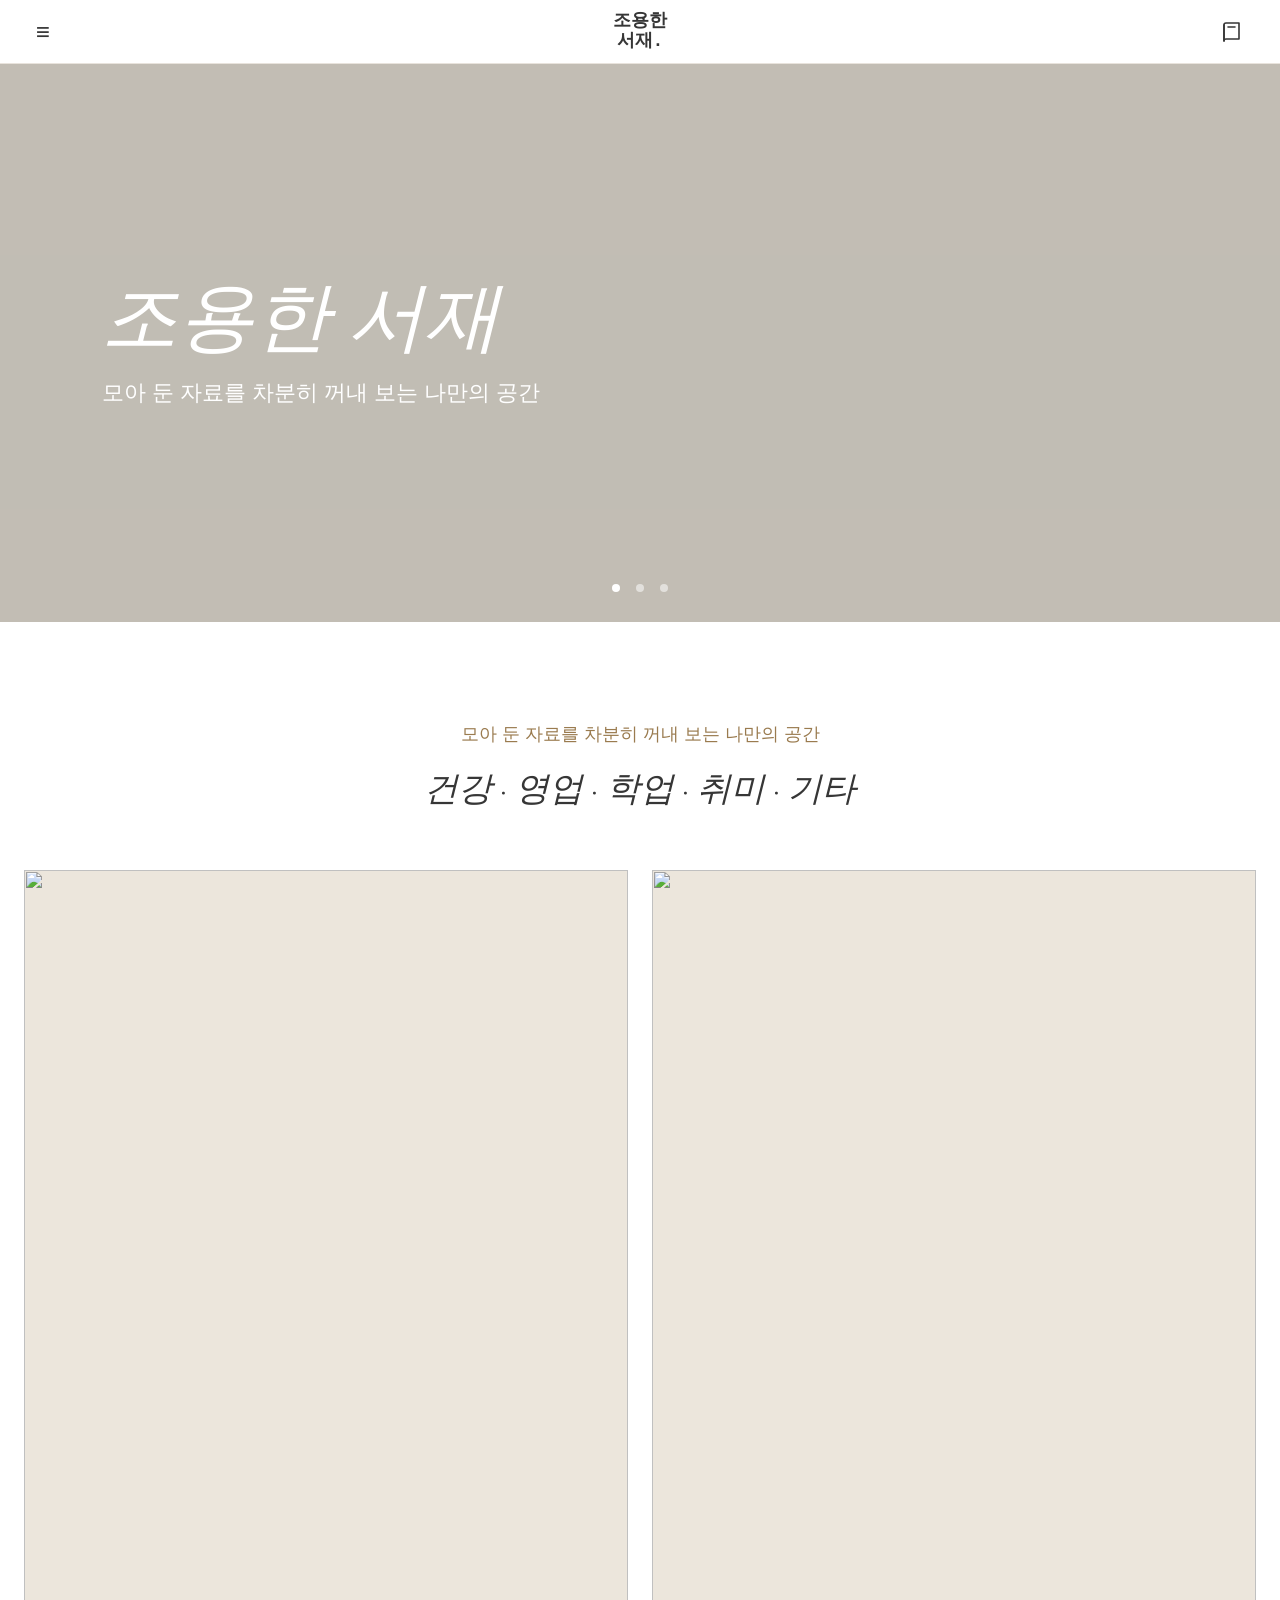
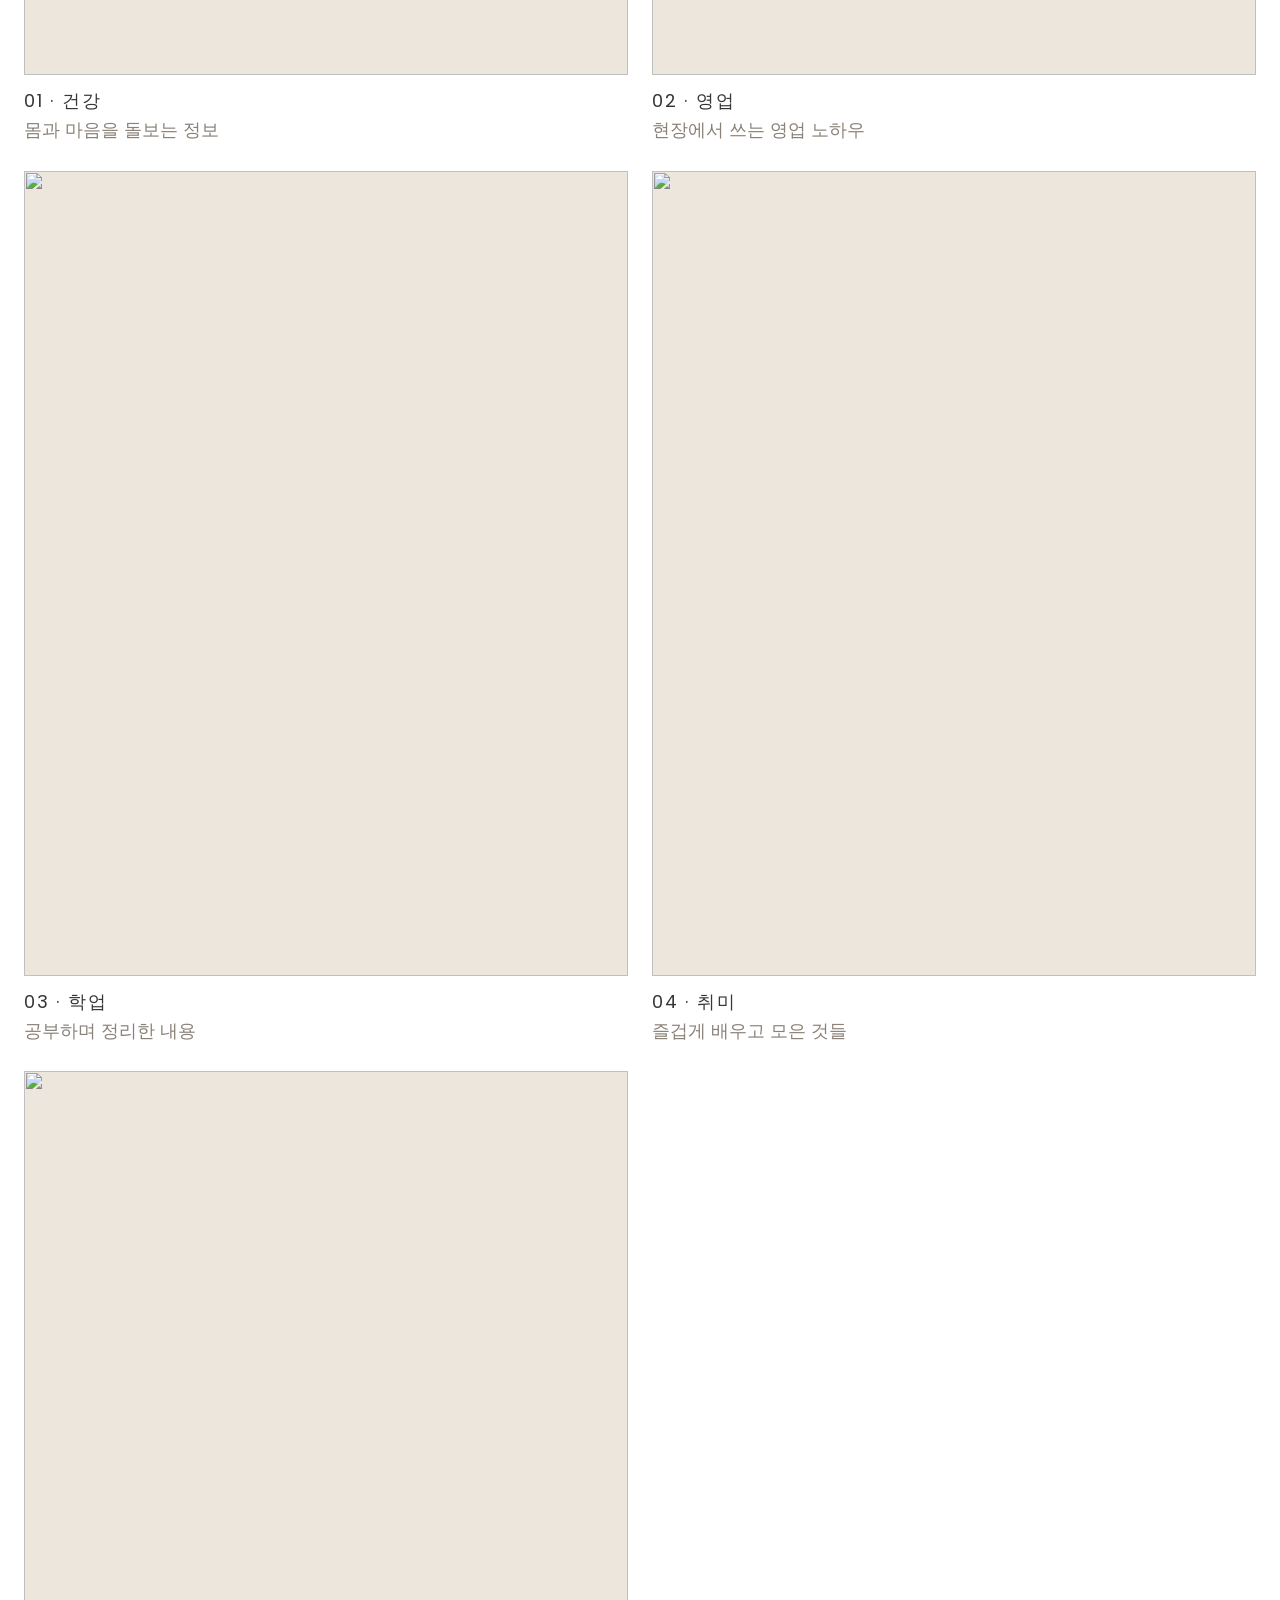
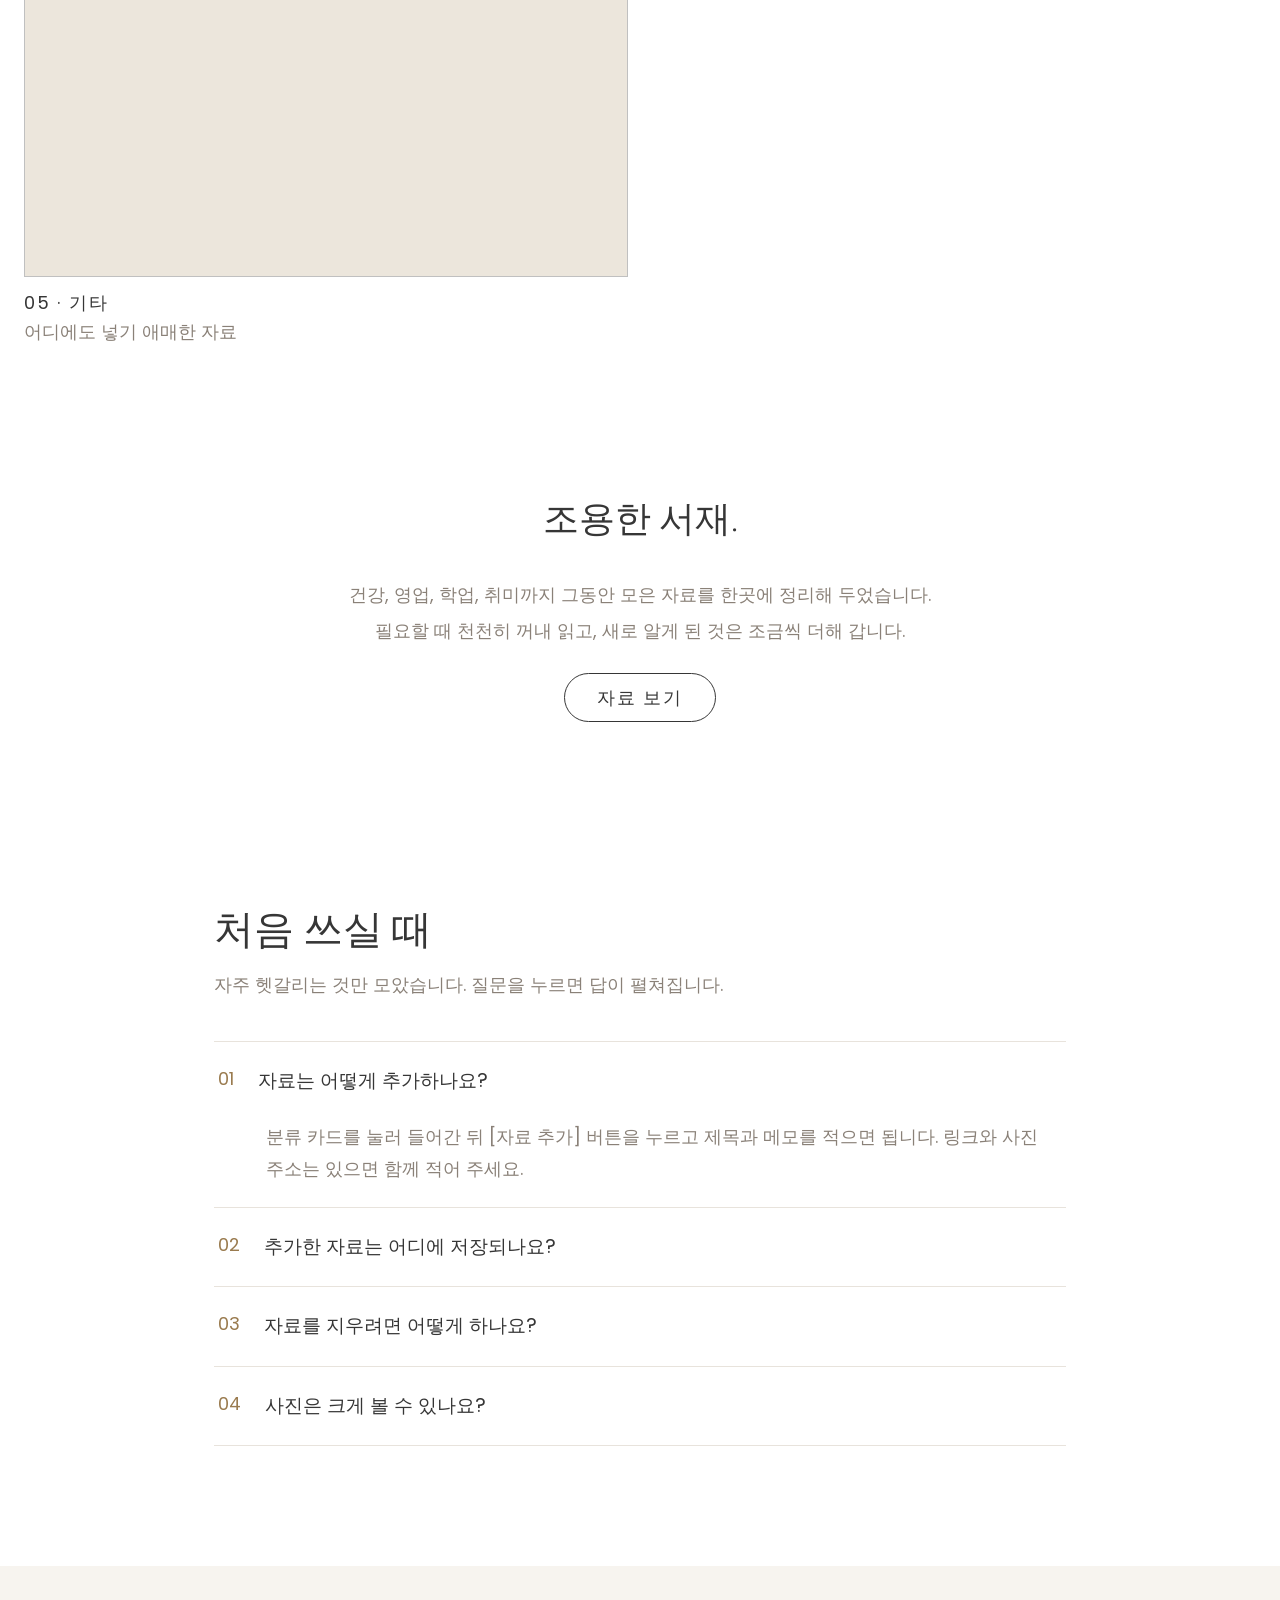
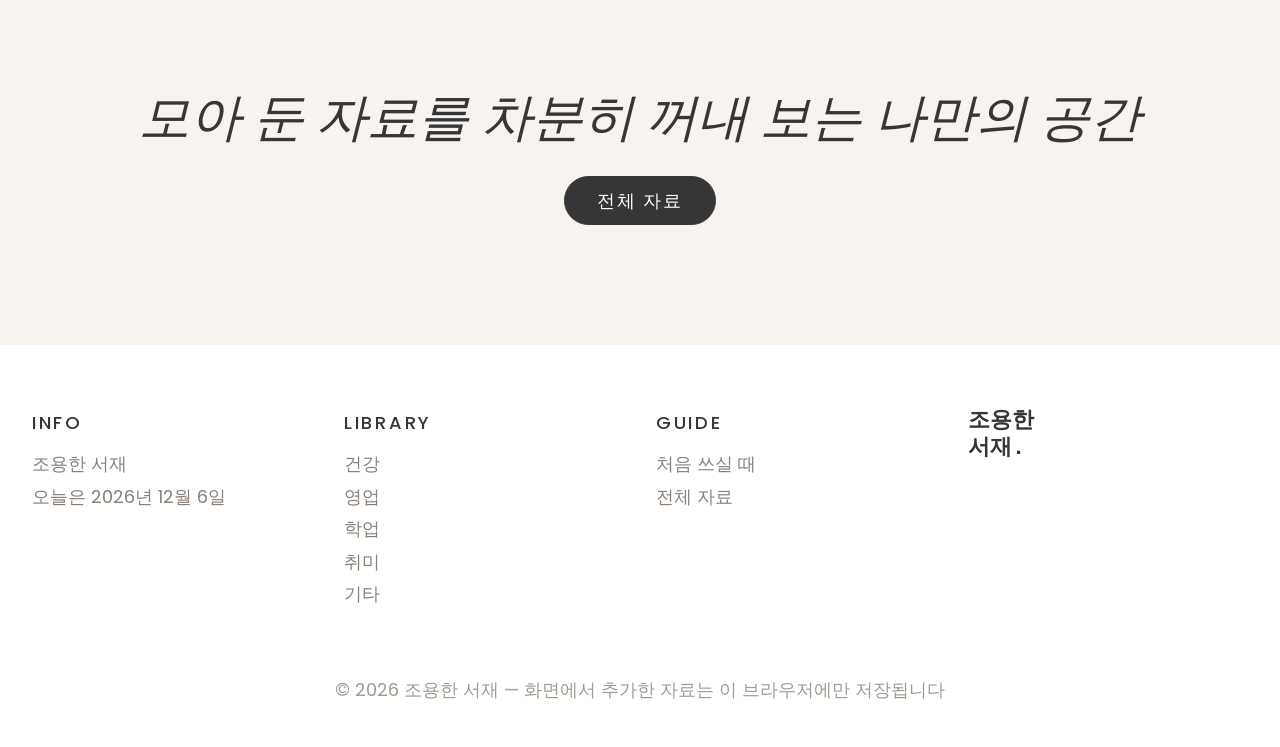
==== commit d9fb4b7e: "원본 사이트 모습에 맞춰 디자인 변경: 색·글꼴·메뉴·섹션 배치, 사진 전환·글자 떠오름·스크롤 등장 효과 Co-Authored-By: Claude Opus 5.5 <noreply" ====
--- a/index.html
+++ b/index.html
@@ -4,124 +4,132 @@
 <meta charset="utf-8">
 <meta name="viewport" content="width=device-width,initial-scale=1">
 <title>조용한 서재</title>
+<link href="https://fonts.googleapis.com/css2?family=Cormorant+Garamond:ital,wght@0,400;1,400&family=Poppins:wght@300;400;500&display=swap" rel="stylesheet">
+<link href="https://cdn.jsdelivr.net/gh/orioncactus/pretendard@v1.3.9/dist/web/static/pretendard.css" rel="stylesheet">
 <style>
 /* 색·글꼴 (문구·사진·자료는 data.js 에서 바꿉니다) */
-:root{--ink:#1f1c19;--taupe:#6b6158;--beige:#f3ece2;--paper:#fbf8f3;--line:#ddd2c3;--acc:#9a5b3c;
---font:"Pretendard","Apple SD Gothic Neo","Malgun Gothic","맑은 고딕","Noto Sans KR","Nanum Gothic",sans-serif;
---serif:"Nanum Myeongjo","AppleMyungjo","Batang","바탕",serif}
+:root{--fg:#363636;--mut:#8a8178;--acc:#9a7b4f;--line:#e8e3dc;--ph:#ece6dc;--band:#f7f4ef}
 *{box-sizing:border-box;margin:0}
-html{scroll-behavior:smooth}
-body{font:19px/1.75 var(--font);color:var(--ink);background:var(--beige);word-break:keep-all;overflow-wrap:break-word;-webkit-text-size-adjust:100%}
+body{font:18px/1.8 Pretendard,Poppins,"Apple SD Gothic Neo","Malgun Gothic",sans-serif;color:var(--fg);background:#fff;word-break:keep-all;overflow-wrap:break-word;-webkit-text-size-adjust:100%}
 a{color:inherit;text-decoration:none;cursor:pointer}
 button,input,select,textarea{font:inherit;color:inherit}
-header{position:fixed;top:0;left:0;right:0;z-index:20;height:68px;display:flex;align-items:center;justify-content:space-between;padding:0 24px;background:#fbf8f3ee;backdrop-filter:blur(6px);border-bottom:1px solid var(--line)}
-header .ic{background:none;border:0;font-size:26px;line-height:1;cursor:pointer;padding:10px 12px;border-radius:10px;transition:.2s}
-header .ic:hover{background:#efe6d9}
-header .all{font-size:18px;font-weight:700;border:1px solid var(--line);border-radius:99px;padding:6px 14px}
-header .logo{position:absolute;left:50%;transform:translateX(-50%);font:700 22px var(--serif);white-space:nowrap}
+.serif{font-family:'Cormorant Garamond',Pretendard,serif;font-style:italic}
+header{position:fixed;top:0;left:0;right:0;z-index:20;height:64px;display:flex;align-items:center;justify-content:space-between;padding:0 28px;background:#ffffffee;backdrop-filter:blur(6px);border-bottom:1px solid var(--line)}
+header .ic{display:grid;place-items:center;background:none;border:0;font-size:24px;cursor:pointer;padding:8px;border-radius:8px;transition:.2s}
+header .ic svg{width:24px;height:24px}
+header .ic:hover{background:#f3efe8}
+header .logo{position:absolute;left:50%;transform:translateX(-50%);font-family:'Courier New',Pretendard,monospace;font-weight:700;text-align:center;line-height:1.1;font-size:18px;white-space:nowrap}
 #drawer{position:fixed;inset:0;z-index:30;pointer-events:none}
 #drawer .bg{position:absolute;inset:0;background:#0006;opacity:0;transition:.3s}
-#drawer .pn{position:absolute;top:0;bottom:0;left:0;width:min(340px,86vw);background:var(--paper);transform:translateX(-100%);transition:.3s;padding:24px 28px;overflow:auto}
+#drawer .pn{position:absolute;top:0;bottom:0;left:0;width:min(340px,86vw);background:#fff;transform:translateX(-100%);transition:.3s;padding:24px 28px;overflow:auto}
 #drawer.open{pointer-events:auto}#drawer.open .bg{opacity:1}#drawer.open .pn{transform:none}
-#drawer .x{font-size:32px;line-height:1;background:none;border:0;cursor:pointer;margin-bottom:12px;padding:4px 8px}
+#drawer .x{font-size:28px;background:none;border:0;cursor:pointer;margin-bottom:12px}
 .mi{border-bottom:1px solid var(--line)}
-.mi>button,.mi>a{all:unset;box-sizing:border-box;width:100%;display:flex;justify-content:space-between;padding:16px 2px;font-size:20px;font-weight:700;cursor:pointer}
+.mi>button,.mi>a{all:unset;box-sizing:border-box;width:100%;display:flex;justify-content:space-between;padding:14px 2px;font:400 18px Poppins,Pretendard,sans-serif;letter-spacing:.06em;cursor:pointer}
 .mi>button:hover,.mi>a:hover{color:var(--acc)}
 .mi .pm:after{content:"+"}.mi.open .pm:after{content:"−"}
 .mi .sub{max-height:0;overflow:hidden;transition:max-height .3s;padding-left:14px}
 .mi.open .sub{max-height:500px;padding-bottom:10px}
-.sub a{display:block;padding:7px 0;font-size:19px;color:var(--taupe)}.sub a:hover{color:var(--acc)}
-main{padding-top:68px;min-height:70vh}
+.sub a{display:block;padding:5px 0;font:300 18px Poppins,Pretendard,sans-serif;color:var(--mut)}.sub a:hover{color:var(--acc)}
+main{padding-top:64px;min-height:70vh}
 /* 첫 화면 */
-.hero{position:relative;height:calc(100vh - 68px);height:calc(100svh - 68px);min-height:460px;overflow:hidden;color:#fff;
-background:radial-gradient(ellipse at 20% 15%,rgba(214,190,160,.55),transparent 55%),radial-gradient(ellipse at 85% 80%,rgba(154,91,60,.45),transparent 60%),linear-gradient(160deg,#5c5148,#3a332d 55%,#24201c)}
-.slide{position:absolute;inset:0;opacity:0;transition:opacity 1.2s;background-size:cover;background-position:center}
-.slide.on{opacity:1}
-.hero:after{content:"";position:absolute;inset:0;background:linear-gradient(to top,rgba(20,17,14,.55),rgba(20,17,14,0) 60%),rgba(20,17,14,.28)}
-.hero .txt{position:absolute;z-index:1;left:0;right:0;bottom:96px;max-width:1200px;margin:0 auto;padding:0 40px}
-.hero h1{font:700 clamp(48px,9vw,120px)/1.15 var(--serif);letter-spacing:-.01em;margin-bottom:20px}
-.hero p{font-size:clamp(20px,2.2vw,26px);color:#ffffffe0}
-.dots{position:absolute;z-index:2;right:40px;bottom:32px;display:flex;gap:8px}
-.dots button{width:44px;height:44px;border-radius:50%;border:1px solid #ffffffb3;background:#14110e59;color:#fff;font-weight:700;font-size:18px;cursor:pointer}
-.dots button.on{background:#fff;color:var(--ink)}
-.intro{text-align:center;padding:112px 24px 72px}
-.intro small{display:block;color:var(--acc);font-size:18px;letter-spacing:.1em;margin-bottom:20px}
-.intro p{max-width:760px;margin:0 auto;font-size:clamp(21px,2.1vw,26px);line-height:1.85}
-/* 분류 카드 */
-.wrap{max-width:1200px;margin:0 auto;padding:0 40px}
-.h2{font:700 clamp(30px,3.2vw,40px)/1.3 var(--serif);margin-bottom:12px}
-.desc{color:var(--taupe);margin-bottom:40px}
-.cards{display:grid;grid-template-columns:repeat(auto-fit,minmax(210px,1fr));gap:20px;padding-bottom:112px}
-.card{display:flex;flex-direction:column;gap:12px;min-height:240px;padding:28px 24px;background:var(--paper);border:1px solid var(--line);border-radius:14px;transition:transform .2s,border-color .2s,box-shadow .2s}
-.card:hover,.card:focus-visible{transform:translateY(-4px);border-color:var(--acc);box-shadow:0 12px 28px #3c2d1e1a;outline:none}
-.num{font:700 22px var(--serif);color:var(--acc)}
-.card svg{width:44px;height:44px;color:var(--taupe)}
-.card h3{font-size:26px;line-height:1.3;margin-top:4px}
-.card p{font-size:18px;color:var(--taupe);line-height:1.6}
-.card .go{margin-top:auto;font-size:18px;color:var(--acc)}
-/* 안내 아코디언 */
-.faq{background:var(--paper);border-top:1px solid var(--line);padding:96px 0 112px}
-.faq .in{max-width:900px;margin:0 auto;padding:0 24px}
+.hero{height:62vh;min-height:420px;position:relative;overflow:hidden;background:var(--ph)}
+.slide{position:absolute;inset:0;opacity:0;transition:opacity 1.2s;display:flex;align-items:center;padding:0 8vw;color:#fff;background-size:cover;background-position:center}
+.slide:before{content:"";position:absolute;inset:0;background:#0000002e}.slide>div{position:relative}.slide.on{opacity:1}
+.slide h1{font:italic 400 clamp(40px,6vw,76px)/1.15 'Cormorant Garamond',Pretendard,serif;margin-bottom:12px}
+.slide p{font:300 clamp(18px,1.8vw,22px)/1.6 Poppins,Pretendard,sans-serif}
+.slide h1,.slide p{opacity:0;transform:translateY(28px)}
+.slide.on h1{animation:rise 1s .3s forwards}.slide.on p{animation:rise 1s .6s forwards}
+@keyframes rise{to{opacity:1;transform:none}}
+.dots{position:absolute;bottom:24px;left:50%;transform:translateX(-50%);display:flex;gap:4px}
+.dots button{all:unset;cursor:pointer;padding:6px}
+.dots button:before{content:"";display:block;width:8px;height:8px;border-radius:50%;background:#fff8}.dots button.on:before{background:#fff}
+/* 스크롤할 때 나타나기 */
+.rv{opacity:0;transform:translateY(40px);transition:opacity .9s ease,transform .9s ease}
+.rv.in{opacity:1;transform:none}
+.intro{text-align:center;padding:96px 24px 56px}
+.intro small{display:block;color:var(--acc);font-size:18px;margin-bottom:16px}
+.intro h2{font-weight:400;font-size:clamp(24px,3vw,34px);line-height:1.4}
+.cards{display:grid;grid-template-columns:repeat(2,1fr);gap:24px;max-width:1280px;margin:0 auto;padding:0 24px}
+.cards a span{display:block;padding:12px 0 0;font:400 18px Poppins,Pretendard,sans-serif;letter-spacing:.1em}
+.cards a em{display:block;font-style:normal;color:var(--mut);font-size:18px}
+.ph{aspect-ratio:3/4;background:var(--ph);overflow:hidden}
+.ph img{width:100%;height:100%;object-fit:cover;transition:transform .6s;display:block}
+.cards a:hover .ph img{transform:scale(1.05)}
+.about{text-align:center;padding:140px 24px}
+.about h3{font-family:'Cormorant Garamond',Pretendard,serif;font-weight:400;font-size:36px;margin-bottom:24px}
+.about p{color:var(--mut);line-height:2;max-width:640px;margin:0 auto}
+.btn{display:inline-block;margin-top:24px;border:1px solid var(--fg);background:#fff;padding:10px 32px;border-radius:99px;font:400 18px Poppins,Pretendard,sans-serif;letter-spacing:.1em;transition:.2s;cursor:pointer}
+.btn:hover,.btn.f{background:var(--fg);color:#fff}.btn.f:hover{background:var(--acc);border-color:var(--acc)}
+.faq{max-width:900px;margin:0 auto;padding:40px 24px 120px}
+.faq h3{font:400 40px 'Cormorant Garamond',Pretendard,serif;margin-bottom:12px}
+.faq>p{color:var(--mut);margin-bottom:40px}
 .q{border-top:1px solid var(--line)}.q:last-child{border-bottom:1px solid var(--line)}
-.q button{all:unset;box-sizing:border-box;width:100%;display:flex;gap:20px;padding:22px 4px;cursor:pointer;font-size:20px;font-weight:700;transition:.2s}
+.q button{all:unset;box-sizing:border-box;width:100%;display:flex;gap:24px;padding:22px 4px;cursor:pointer;font-size:19px;transition:.2s}
 .q button:hover{color:var(--acc)}
-.q em{font:700 18px var(--serif);color:var(--acc);padding-top:3px;font-style:normal}
-.q .a{max-height:0;overflow:hidden;transition:max-height .35s;color:var(--taupe);padding:0 4px 0 48px;font-size:19px}
+.q em{font:400 18px Poppins,sans-serif;color:var(--acc);padding-top:1px;font-style:normal}
+.q .a{max-height:0;overflow:hidden;transition:max-height .35s;color:var(--mut);padding:0 4px 0 52px;font-size:18px}
 .q.open .a{max-height:400px;padding-bottom:22px}
-/* 버튼 */
-.btn{display:inline-block;margin-top:24px;border:1px solid var(--ink);background:var(--paper);padding:12px 30px;border-radius:99px;font-size:18px;font-weight:700;transition:.2s;cursor:pointer}
-.btn:hover,.btn.f{background:var(--ink);color:#fff}.btn.f:hover{background:var(--acc);border-color:var(--acc)}
-/* 분류 페이지 */
-.page{max-width:1000px;margin:0 auto;padding:64px 24px 100px}
-.page h1{font:700 clamp(34px,5vw,48px)/1.25 var(--serif);text-align:center;margin-bottom:8px}
-.page .sub1{text-align:center;color:var(--taupe);margin-bottom:36px}
+.band{text-align:center;padding:120px 24px;background:var(--band)}
+.band h3{font:italic 400 clamp(30px,4vw,52px)/1.3 'Cormorant Garamond',Pretendard,serif}
+/* 하위 페이지 */
+.page{max-width:1100px;margin:0 auto;padding:72px 24px 100px}
+.page h1{font:400 clamp(34px,5vw,52px)/1.2 'Cormorant Garamond',Pretendard,serif;text-align:center;margin-bottom:12px}
+.page .sub1{text-align:center;color:var(--mut);margin-bottom:48px}
 .tabs{display:flex;flex-wrap:wrap;gap:8px;justify-content:center;margin-bottom:36px}
-.tabs a{padding:8px 20px;border-radius:99px;border:1px solid var(--line);background:var(--paper);font-size:18px;transition:.2s}
-.tabs a:hover{border-color:var(--acc)}.tabs a.on{background:var(--ink);color:#fff;border-color:var(--ink)}
-.list{list-style:none;padding:0;background:var(--paper);border:1px solid var(--line);border-radius:14px}
-.list li+li{border-top:1px solid var(--line)}
-.list a{display:block;padding:18px 22px;transition:.2s}
-.list a:hover{background:#f5ede1}
-.list b{display:block;font-size:20px}
-.list span{display:block;font-size:18px;color:var(--taupe)}
-.list .tag,.tag{display:inline-block;padding:0 10px;border-radius:99px;background:#efe3d3;color:var(--acc);font-size:18px}
-.empty{padding:28px 24px;background:var(--paper);border:1px solid var(--line);border-radius:14px;color:var(--taupe);text-align:center}
-.bar{display:flex;justify-content:flex-end;margin-top:8px}
-.form{display:grid;gap:14px;margin-top:28px;padding:24px;background:var(--paper);border:1px solid var(--line);border-radius:14px}
-.form[hidden]{display:none}
-.form label{display:grid;gap:6px;font-size:18px;color:var(--taupe)}
-.form input,.form textarea{border:1px solid var(--line);border-radius:10px;padding:12px 14px;color:var(--ink);background:#fff;width:100%;min-width:0}
-.form input:focus,.form textarea:focus{outline:0;border-color:var(--acc)}
-.post h2{font-size:28px;line-height:1.4;margin-bottom:6px}
-.post .meta{color:var(--taupe);border-bottom:1px solid var(--line);padding-bottom:16px;margin-bottom:24px}
-.post .link{display:inline-block;margin-bottom:20px;color:var(--acc);border-bottom:1px solid var(--acc);word-break:break-all}
-.pics{display:grid;grid-template-columns:repeat(auto-fill,minmax(200px,1fr));gap:12px;margin-top:24px}
-.pics img{width:100%;aspect-ratio:4/3;object-fit:cover;border-radius:10px;cursor:zoom-in;background:var(--line)}
-/* 사진 크게 보기 */
+.tabs a{padding:6px 18px;border-radius:99px;border:1px solid var(--line);font:400 18px Poppins,Pretendard,sans-serif;letter-spacing:.08em;transition:.2s}
+.tabs a:hover{border-color:var(--acc)}.tabs a.on{background:var(--fg);color:#fff;border-color:var(--fg)}
+.masonry{columns:3;column-gap:14px;margin-top:24px}
+.masonry img{width:100%;margin-bottom:14px;display:block;cursor:zoom-in;break-inside:avoid;transition:.3s;background:var(--ph);min-height:120px}
+.masonry img:hover{opacity:.85}
 #lb{position:fixed;inset:0;z-index:50;background:#000e;display:none;align-items:center;justify-content:center}
 #lb.on{display:flex}
 #lb img{max-width:90vw;max-height:88vh;object-fit:contain}
-#lb button{position:absolute;background:#fff2;border:0;color:#fff;font-size:30px;width:56px;height:56px;border-radius:50%;cursor:pointer}
+#lb button{position:absolute;background:#fff2;border:0;color:#fff;font-size:28px;width:52px;height:52px;border-radius:50%;cursor:pointer;transition:.2s}
 #lb button:hover{background:#fff5}
-#lb .p{left:16px}#lb .n{right:16px}#lb .c{top:16px;right:16px}
-#lb span{position:absolute;bottom:20px;color:#fffc;font-size:18px}
-footer{padding:32px 24px;background:var(--ink);color:#cfc5b8;font-size:18px;text-align:center}
-@media(max-width:640px){body{font-size:18px}header{padding:0 12px}header .logo{font-size:20px}
-.hero .txt{padding:0 20px;bottom:88px}.dots{right:20px;bottom:20px}.wrap{padding:0 20px}
-.cards{grid-template-columns:1fr;gap:14px;padding-bottom:80px}.card{min-height:0;padding:24px 20px}
-.intro{padding:80px 20px 56px}.faq{padding:72px 0 80px}.q .a{padding-left:4px}.form{padding:18px}}
+#lb .p{left:20px}#lb .n{right:20px}#lb .c{top:20px;right:20px}
+#lb span{position:absolute;bottom:20px;color:#fffa;font:18px Poppins,sans-serif}
+.form{max-width:640px;margin:0 auto;display:grid;gap:14px}
+.form[hidden]{display:none}
+.form label{display:grid;gap:6px;font-size:18px;color:var(--mut)}
+.form input,.form textarea{border:1px solid var(--line);border-radius:10px;padding:12px 14px;color:var(--fg);transition:.2s;background:#fff;width:100%;min-width:0}
+.form input:focus,.form textarea:focus{outline:0;border-color:var(--acc)}
+table{width:100%;border-collapse:collapse;font-size:18px}
+th,td{padding:14px 8px;border-bottom:1px solid var(--line);text-align:left;vertical-align:top}
+th{font:500 18px Poppins,Pretendard,sans-serif;color:var(--mut);letter-spacing:.08em;white-space:nowrap}
+td.no,td.dt{white-space:nowrap;color:var(--mut)}
+tr.row{cursor:pointer;transition:.2s}tr.row:hover{background:#faf6ef}
+.tag{display:inline-block;padding:2px 10px;border-radius:99px;background:#f1e9da;color:var(--acc);font-size:18px;line-height:1.5}
+.empty{text-align:center;color:var(--mut);padding:48px 0;border-top:1px solid var(--line);border-bottom:1px solid var(--line)}
+.post h2{font-weight:500;font-size:26px;margin-bottom:6px}.post .meta{color:var(--mut);font-size:18px;border-bottom:1px solid var(--line);padding-bottom:16px;margin-bottom:24px}
+.post .link{display:inline-block;margin-bottom:20px;color:var(--acc);border-bottom:1px solid var(--acc);word-break:break-all}
+footer{padding:64px 32px;display:grid;grid-template-columns:repeat(4,1fr);gap:32px;font-size:18px;color:var(--mut);max-width:1280px;margin:0 auto}
+footer h4{font:500 18px Poppins,Pretendard,sans-serif;letter-spacing:.15em;color:var(--fg);margin-bottom:12px}
+footer a{display:block}footer a:hover{color:var(--acc)}
+footer .flogo{font-family:'Courier New',Pretendard,monospace;font-weight:700;font-size:22px;color:var(--fg);line-height:1.2}
+.copy{text-align:center;color:#a39b92;font-size:18px;padding:0 24px 40px}
+@media(max-width:760px){.cards,.info{grid-template-columns:1fr}.masonry{columns:2}footer{grid-template-columns:1fr 1fr;padding:56px 24px}
+header{padding:0 16px}.about{padding:100px 24px}.q .a{padding-left:4px}.q button{gap:16px}
+th.no,td.no{display:none}}
+@media(prefers-reduced-motion:reduce){.rv{opacity:1;transform:none;transition:none}.slide h1,.slide p{opacity:1;transform:none;animation:none!important}}
 </style>
 </head>
 <body>
 <header>
- <button class="ic" id="mbtn" aria-label="메뉴 열기">≡</button>
- <a class="logo" href="#/" data-site="title"></a>
- <a class="ic all" href="#/library/all">전체 자료</a>
+ <button class="ic" id="mbtn" aria-label="메뉴">≡</button>
+ <a class="logo" href="#/" id="logo"></a>
+ <a class="ic" href="#/library/all" aria-label="전체 자료" title="전체 자료"><svg viewBox="0 0 24 24" fill="none" stroke="currentColor" stroke-width="1.6" stroke-linecap="round" stroke-linejoin="round"><path d="M4 5a2 2 0 0 1 2-2h13v16H6a2 2 0 0 0-2 2z"/><path d="M4 21V5M8 7h7"/></svg></a>
 </header>
-<div id="drawer"><div class="bg"></div><div class="pn"><button class="x" id="mx" aria-label="메뉴 닫기">×</button><div id="menu"></div></div></div>
+<div id="drawer"><div class="bg"></div><div class="pn"><button class="x" id="mx" aria-label="닫기">×</button><div id="menu"></div></div></div>
 <main id="app"></main>
 <div id="lb"><button class="c" aria-label="닫기">×</button><button class="p" aria-label="이전 사진">‹</button><img alt=""><button class="n" aria-label="다음 사진">›</button><span></span></div>
-<footer><span data-site="title"></span> · 오늘은 <time id="today"></time></footer>
+<footer>
+ <div><h4>INFO</h4><span data-site="title"></span><br>오늘은 <time id="today"></time></div>
+ <div><h4>LIBRARY</h4><div id="fcat"></div></div>
+ <div><h4>GUIDE</h4><a href="#/guide">처음 쓰실 때</a><a href="#/library/all">전체 자료</a></div>
+ <div class="flogo" id="flogo"></div>
+</footer>
+<p class="copy">© <span id="year"></span> <span data-site="title"></span> — 화면에서 추가한 자료는 이 브라우저에만 저장됩니다</p>
 <script src="data.js"></script>
 <script>
 const $=(s,r=document)=>r.querySelector(s),$$=(s,r=document)=>[...r.querySelectorAll(s)];
@@ -129,26 +137,22 @@
 const esc=s=>String(s??'').replace(/[&<>"]/g,c=>({'&':'&amp;','<':'&lt;','>':'&gt;','"':'&quot;'}[c]));
 const pad=n=>String(n).padStart(2,'0'),fmt=d=>`${d.getFullYear()}-${pad(d.getMonth()+1)}-${pad(d.getDate())}`;
 const CAT=Object.fromEntries(CATEGORIES.map(c=>[c.id,c]));
-const ICONS={
-heart:'<path d="M12 20s-7-4.5-7-10a4 4 0 0 1 7-2.6A4 4 0 0 1 19 10c0 5.5-7 10-7 10z"/>',
-brief:'<rect x="3" y="7" width="18" height="13" rx="2"/><path d="M9 7V5a1 1 0 0 1 1-1h4a1 1 0 0 1 1 1v2M3 13h18"/>',
-book:'<path d="M4 5a2 2 0 0 1 2-2h13v16H6a2 2 0 0 0-2 2z"/><path d="M4 21V5M8 7h7"/>',
-leaf:'<path d="M5 19C5 10 11 5 20 4c-1 9-6 15-15 15z"/><path d="M5 19l8-8"/>',
-box:'<path d="M3 7l9-4 9 4v10l-9 4-9-4z"/><path d="M3 7l9 4 9-4M12 11v10"/>'};
-const icon=k=>`<svg viewBox="0 0 24 24" fill="none" stroke="currentColor" stroke-width="1.6" stroke-linecap="round" stroke-linejoin="round" aria-hidden="true">${ICONS[k]}</svg>`;
+const photo=(c,i)=>c.photo||HERO_PHOTOS[i%HERO_PHOTOS.length];
+const logo=()=>esc(SITE.title).replace(' ','<br>')+'.';
 
 document.title=SITE.title;
 $$('[data-site]').forEach(el=>el.textContent=SITE[el.dataset.site]);
-const now=new Date();$('#today').dateTime=fmt(now);$('#today').textContent=`${now.getFullYear()}년 ${now.getMonth()+1}월 ${now.getDate()}일`;
+$('#logo').innerHTML=logo();$('#flogo').innerHTML=logo();
+const now=new Date();$('#today').dateTime=fmt(now);$('#today').textContent=`${now.getFullYear()}년 ${now.getMonth()+1}월 ${now.getDate()}일`;$('#year').textContent=now.getFullYear();
+$('#fcat').innerHTML=CATEGORIES.map(c=>`<a href="#/library/${c.id}">${esc(c.name)}</a>`).join('');
 
 /* 서랍 메뉴 */
-const NAV=[["처음 화면","#/"],["자료 분류",[["전체","library/all"]].concat(CATEGORIES.map(c=>[c.name,'library/'+c.id]))],["처음 쓰실 때","#/guide"]];
-$('#menu').innerHTML=NAV.map(([t,s])=>typeof s==='string'?`<div class="mi"><a href="${s}">${t}</a></div>`:`<div class="mi open"><button>${t}<span class="pm"></span></button><div class="sub">${s.map(([n,h])=>`<a href="#/${h}">${n}</a>`).join('')}</div></div>`).join('');
+const NAV=[["HOME","#/"],["LIBRARY",[["ALL · 전체","library/all"]].concat(CATEGORIES.map(c=>[c.name,'library/'+c.id]))],["GUIDE",[["처음 쓰실 때","guide"]]]];
+$('#menu').innerHTML=NAV.map(([t,s])=>typeof s==='string'?`<div class="mi"><a href="${s}">${t}</a></div>`:`<div class="mi"><button>${t}<span class="pm"></span></button><div class="sub">${s.map(([n,h])=>`<a href="#/${h}">${n}</a>`).join('')}</div></div>`).join('');
 $$('.mi>button').forEach(b=>b.onclick=()=>b.parentElement.classList.toggle('open'));
 const dr=$('#drawer'),openM=v=>dr.classList.toggle('open',v);
 $('#mbtn').onclick=()=>openM(true);$('#mx').onclick=()=>openM(false);$('.bg',dr).onclick=()=>openM(false);
 $$('a',dr).forEach(a=>a.addEventListener('click',()=>openM(false)));
-document.addEventListener('keydown',e=>{if(e.key==='Escape')openM(false)});
 
 /* 사진 크게 보기 */
 let LB=[],li=0;const lb=$('#lb');
@@ -158,14 +162,17 @@
 $('.p',lb).onclick=()=>{li=(li-1+LB.length)%LB.length;updLB()};
 $('.n',lb).onclick=()=>{li=(li+1)%LB.length;updLB()};
 lb.onclick=e=>{if(e.target===lb)lb.classList.remove('on')};
-document.addEventListener('keydown',e=>{if(!lb.classList.contains('on'))return;if(e.key==='Escape')lb.classList.remove('on');if(e.key==='ArrowLeft')$('.p',lb).click();if(e.key==='ArrowRight')$('.n',lb).click()});
-
-/* 첫 화면 사진 넘김 (번호 버튼으로 직접 고르면 자동 넘김은 멈춤) */
+document.addEventListener('keydown',e=>{if(e.key==='Escape')openM(false);if(!lb.classList.contains('on'))return;if(e.key==='Escape')lb.classList.remove('on');if(e.key==='ArrowLeft')$('.p',lb).click();if(e.key==='ArrowRight')$('.n',lb).click()});
+
+function faqInit(){const f=$('#faq');if(!f)return;f.innerHTML=FAQ.map((x,i)=>`<div class="q${i?'':' open'}"><button><em>0${i+1}</em>${esc(x[0])}</button><div class="a">${esc(x[1])}</div></div>`).join('');$$('.q button',f).forEach(b=>b.onclick=()=>b.parentElement.classList.toggle('open'))}
 let timer;
 function sliderInit(){clearInterval(timer);const s=$$('.slide'),d=$$('.dots button');if(!s.length)return;let n=0;
-const go=i=>{n=i;s.forEach((e,k)=>{if(k==i&&!e.style.backgroundImage)e.style.backgroundImage=`url("${e.dataset.src}")`;e.classList.toggle('on',k==i)});d.forEach((e,k)=>{e.classList.toggle('on',k==i);e.setAttribute('aria-pressed',k==i)})};
-go(0);d.forEach((e,i)=>e.onclick=()=>{go(i);clearInterval(timer)});if(s.length>1)timer=setInterval(()=>go((n+1)%s.length),4000)}
-function faqInit(){const f=$('#faq');if(!f)return;f.innerHTML=FAQ.map((x,i)=>`<div class="q${i?'':' open'}"><button><em>0${i+1}</em>${esc(x[0])}</button><div class="a">${esc(x[1])}</div></div>`).join('');$$('.q button',f).forEach(b=>b.onclick=()=>b.parentElement.classList.toggle('open'))}
+const go=i=>{n=i;s.forEach((e,k)=>{if(k==i&&!e.style.backgroundImage)e.style.backgroundImage=`url("${e.dataset.src}")`;e.classList.toggle('on',k==i)});d.forEach((e,k)=>e.classList.toggle('on',k==i))};
+go(0);d.forEach((e,i)=>e.onclick=()=>go(i));if(s.length>1)timer=setInterval(()=>go((n+1)%s.length),4000)}
+/* 스크롤할 때 섹션이 서서히 나타남 */
+let io;
+function revealInit(){if(io)io.disconnect();const els=$$('.rv');if(!('IntersectionObserver' in window)){els.forEach(e=>e.classList.add('in'));return}
+io=new IntersectionObserver(es=>es.forEach(e=>{if(e.isIntersecting){e.target.classList.add('in');io.unobserve(e.target)}}),{threshold:.12});els.forEach(e=>io.observe(e))}
 
 /* 자료: 이 브라우저에서 추가한 자료 + data.js 의 items */
 const local=id=>store.get('items_'+id,[]);
@@ -173,33 +180,33 @@
 const allItems=()=>CATEGORIES.flatMap(c=>items(c.id).map(x=>({...x,cat:c.id}))).sort((a,b)=>String(b.date).localeCompare(String(a.date)));
 
 const P={};
-P.home=()=>`<section class="hero" aria-label="첫 화면">${HERO_PHOTOS.map(u=>`<div class="slide" data-src="${esc(u)}"></div>`).join('')}
-<div class="txt"><h1>${esc(SITE.title)}</h1><p>${esc(SITE.tagline)}</p></div>
-${HERO_PHOTOS.length>1?`<div class="dots" aria-label="배경 사진 고르기">${HERO_PHOTOS.map((_,i)=>`<button type="button" aria-label="${i+1}번 사진">${i+1}</button>`).join('')}</div>`:''}</section>
-<section class="intro"><small>ABOUT</small><p>${esc(SITE.intro)}</p></section>
-<section class="wrap"><h2 class="h2">자료 분류</h2><p class="desc">카드를 누르면 그 분류의 자료 목록으로 이동합니다.</p>
-<div class="cards">${CATEGORIES.map((c,i)=>`<a class="card" href="#/library/${c.id}"><span class="num">${pad(i+1)}</span>${icon(c.icon)}<h3>${esc(c.name)}</h3><p>${esc(c.desc)}</p><span class="go">자료 보기 →</span></a>`).join('')}</div></section>
-<section class="faq"><div class="in"><h2 class="h2">처음 쓰실 때</h2><p class="desc">자주 헷갈리는 것만 모았습니다. 질문을 누르면 답이 펼쳐집니다.</p><div id="faq"></div></div></section>`;
-P.guide=()=>`<div class="page"><h1>처음 쓰실 때</h1><p class="sub1">질문을 누르면 답이 펼쳐집니다.</p><div id="faq"></div><div style="text-align:center;margin-top:24px"><a class="btn f" href="#/library/all">자료 보러 가기</a></div></div>`;
+P.home=()=>`<section class="hero">${HERO_PHOTOS.map((u,i)=>`<div class="slide" data-src="${esc(u)}"><div><h1>${esc(SITE.title)}</h1><p>${esc(SITE.tagline)}</p></div></div>`).join('')}${HERO_PHOTOS.length>1?`<div class="dots">${HERO_PHOTOS.map((_,i)=>`<button type="button" aria-label="${i+1}번 사진"></button>`).join('')}</div>`:''}</section>
+<section class="intro rv"><small>${esc(SITE.tagline)}</small><h2 class="serif">${CATEGORIES.map(c=>esc(c.name)).join(' · ')}</h2></section>
+<div class="cards">${CATEGORIES.map((c,i)=>`<a class="rv" href="#/library/${c.id}"><div class="ph"><img src="${esc(photo(c,i))}" alt="" loading="lazy"></div><span>${pad(i+1)} · ${esc(c.name)}</span><em>${esc(c.desc)}</em></a>`).join('')}</div>
+<section class="about rv"><h3>${esc(SITE.title)}.</h3><p>${esc(SITE.intro)}</p><a class="btn" href="#/library/all">자료 보기</a></section>
+<section class="faq rv"><h3>처음 쓰실 때</h3><p>자주 헷갈리는 것만 모았습니다. 질문을 누르면 답이 펼쳐집니다.</p><div id="faq"></div></section>
+<section class="band rv"><h3>${esc(SITE.tagline)}</h3><a class="btn f" href="#/library/all">전체 자료</a></section>`;
+P.guide=()=>`<div class="page"><h1>처음 쓰실 때</h1><p class="sub1">GUIDE</p><div class="faq" style="padding:0"><div id="faq"></div></div><div style="text-align:center;margin-top:24px"><a class="btn f" href="#/library/all">자료 보러 가기</a></div></div>`;
 P.library=(k,id)=>{k=CAT[k]?k:'all';
-const tabs=`<div class="tabs">${[['all','전체']].concat(CATEGORIES.map(c=>[c.id,c.name])).map(([t,n])=>`<a href="#/library/${t}" class="${t===k?'on':''}">${n}</a>`).join('')}</div>`;
-if(id&&k!=='all'){const p=items(k).find(x=>String(x.id)===id);if(!p)return `<div class="page"><p class="sub1">자료를 찾을 수 없어요.</p><div style="text-align:center"><a class="btn" href="#/library/${k}">목록으로</a></div></div>`;
+const tabs=`<div class="tabs">${[['all','ALL']].concat(CATEGORIES.map(c=>[c.id,c.name])).map(([t,n])=>`<a href="#/library/${t}" class="${t===k?'on':''}">${n}</a>`).join('')}</div>`;
+if(id&&k!=='all'){const p=items(k).find(x=>String(x.id)===id);if(!p)return `<div class="page"><p class="sub1">자료를 찾을 수 없어요.</p><div style="text-align:center"><a class="btn" href="#/library/${k}">목록</a></div></div>`;
 const mine=String(p.id).startsWith('u');
-return `<div class="page post"><span class="tag">${esc(CAT[k].name)}</span><h2>${esc(p.title)}</h2><div class="meta">${esc(p.date||'')}${mine?' · 이 브라우저에서 추가한 자료':''}</div>
+return `<div class="page post"><span class="tag">${esc(CAT[k].name)}</span><h2 style="margin-top:10px">${esc(p.title)}</h2><div class="meta">${esc(p.date||'')}${mine?' · 이 브라우저에서 추가한 자료':''}</div>
 ${p.link?`<a class="link" href="${esc(p.link)}" target="_blank" rel="noopener">원문 링크 열기 ↗</a>`:''}<p style="white-space:pre-wrap">${esc(p.body||'')}</p>
-${(p.imgs||[]).length?`<div class="pics">${p.imgs.map(u=>`<img src="${esc(u)}" alt="" loading="lazy" data-g="1">`).join('')}</div>`:''}
-<div style="display:flex;gap:12px;justify-content:center;flex-wrap:wrap;margin-top:40px"><a class="btn" href="#/library/${k}">목록으로</a>${mine?`<a class="btn" data-del="${esc(p.id)}">삭제</a>`:''}</div></div>`}
+${(p.imgs||[]).length?`<div class="masonry">${p.imgs.map(u=>`<img src="${esc(u)}" alt="" loading="lazy" data-g="1">`).join('')}</div>`:''}
+<div style="display:flex;gap:12px;justify-content:center;flex-wrap:wrap;margin-top:40px"><a class="btn" href="#/library/${k}">목록</a>${mine?`<a class="btn" data-del="${esc(p.id)}">삭제</a>`:''}</div></div>`}
 const list=k==='all'?allItems():items(k).map(x=>({...x,cat:k}));
-const head=k==='all'?['전체 자료','모든 분류의 자료를 최근 순으로 모았습니다.']:[CAT[k].name,CAT[k].desc];
+const head=k==='all'?['Library','전체 자료']:[CAT[k].name,CAT[k].desc];
 return `<div class="page"><h1>${esc(head[0])}</h1><p class="sub1">${esc(head[1])} · ${list.length}개</p>${tabs}
-${list.length?`<ul class="list">${list.map(p=>`<li><a href="#/library/${p.cat}/${esc(p.id)}">${k==='all'?`<span class="tag">${esc(CAT[p.cat].name)}</span>`:''}<b>${esc(p.title)}</b><span>${esc(p.date||'')}</span></a></li>`).join('')}</ul>`:'<p class="empty">아직 자료가 없어요. 자료가 생기면 이곳에 차곡차곡 쌓입니다.</p>'}
-${k==='all'?'':`<div class="bar"><a class="btn f" id="wr">자료 추가</a></div><form class="form" id="wf" hidden><label>제목<input name="title" required></label><label>링크 (선택)<input name="link" type="url" placeholder="https://"></label><label>사진 주소 (선택, 여러 개는 줄바꿈)<textarea name="imgs" rows="2"></textarea></label><label>메모<textarea name="body" rows="5"></textarea></label><button class="btn f" style="margin:0;justify-self:start">저장</button></form>`}</div>`};
+${list.length?`<table><tr><th class="no">No</th><th>제목</th><th>날짜</th></tr>${list.map((p,i)=>`<tr class="row" data-href="#/library/${p.cat}/${esc(p.id)}"><td class="no">${list.length-i}</td><td>${k==='all'?`<span class="tag">${esc(CAT[p.cat].name)}</span> `:''}${esc(p.title)}</td><td class="dt">${esc(p.date||'')}</td></tr>`).join('')}</table>`:'<p class="empty">아직 자료가 없어요. 자료가 생기면 이곳에 차곡차곡 쌓입니다.</p>'}
+${k==='all'?'':`<div style="text-align:right"><a class="btn f" id="wr">자료 추가</a></div><form class="form" id="wf" hidden style="margin-top:28px"><label>제목<input name="title" required></label><label>링크 (선택)<input name="link" type="url" placeholder="https://"></label><label>사진 주소 (선택, 여러 개는 줄바꿈)<textarea name="imgs" rows="2"></textarea></label><label>메모<textarea name="body" rows="5"></textarea></label><button class="btn f" style="margin:0;justify-self:start">등록</button></form>`}</div>`};
 
 function route(){clearInterval(timer);const [a,b,c]=location.hash.replace(/^#\/?/,'').split('/').map(decodeURIComponent);let h;
 if(a==='library')h=P.library(b,c);else if(a==='guide')h=P.guide();else h=P.home();
 $('#app').innerHTML=h;scrollTo(0,0);
-faqInit();sliderInit();
+faqInit();sliderInit();revealInit();
 $$('img[data-g]').forEach((im,i,all)=>im.onclick=()=>showLB(all.map(x=>x.src),i));
+$$('tr[data-href]').forEach(r=>r.onclick=()=>location.hash=r.dataset.href);
 const k=CAT[b]?b:null;
 $$('[data-del]').forEach(x=>x.onclick=()=>{if(confirm('이 자료를 지울까요?')){store.set('items_'+k,local(k).filter(y=>String(y.id)!==x.dataset.del));location.hash='#/library/'+k}});
 const wr=$('#wr');if(wr)wr.onclick=()=>{const f=$('#wf');f.hidden=!f.hidden;if(!f.hidden)$('input',f).focus()};
